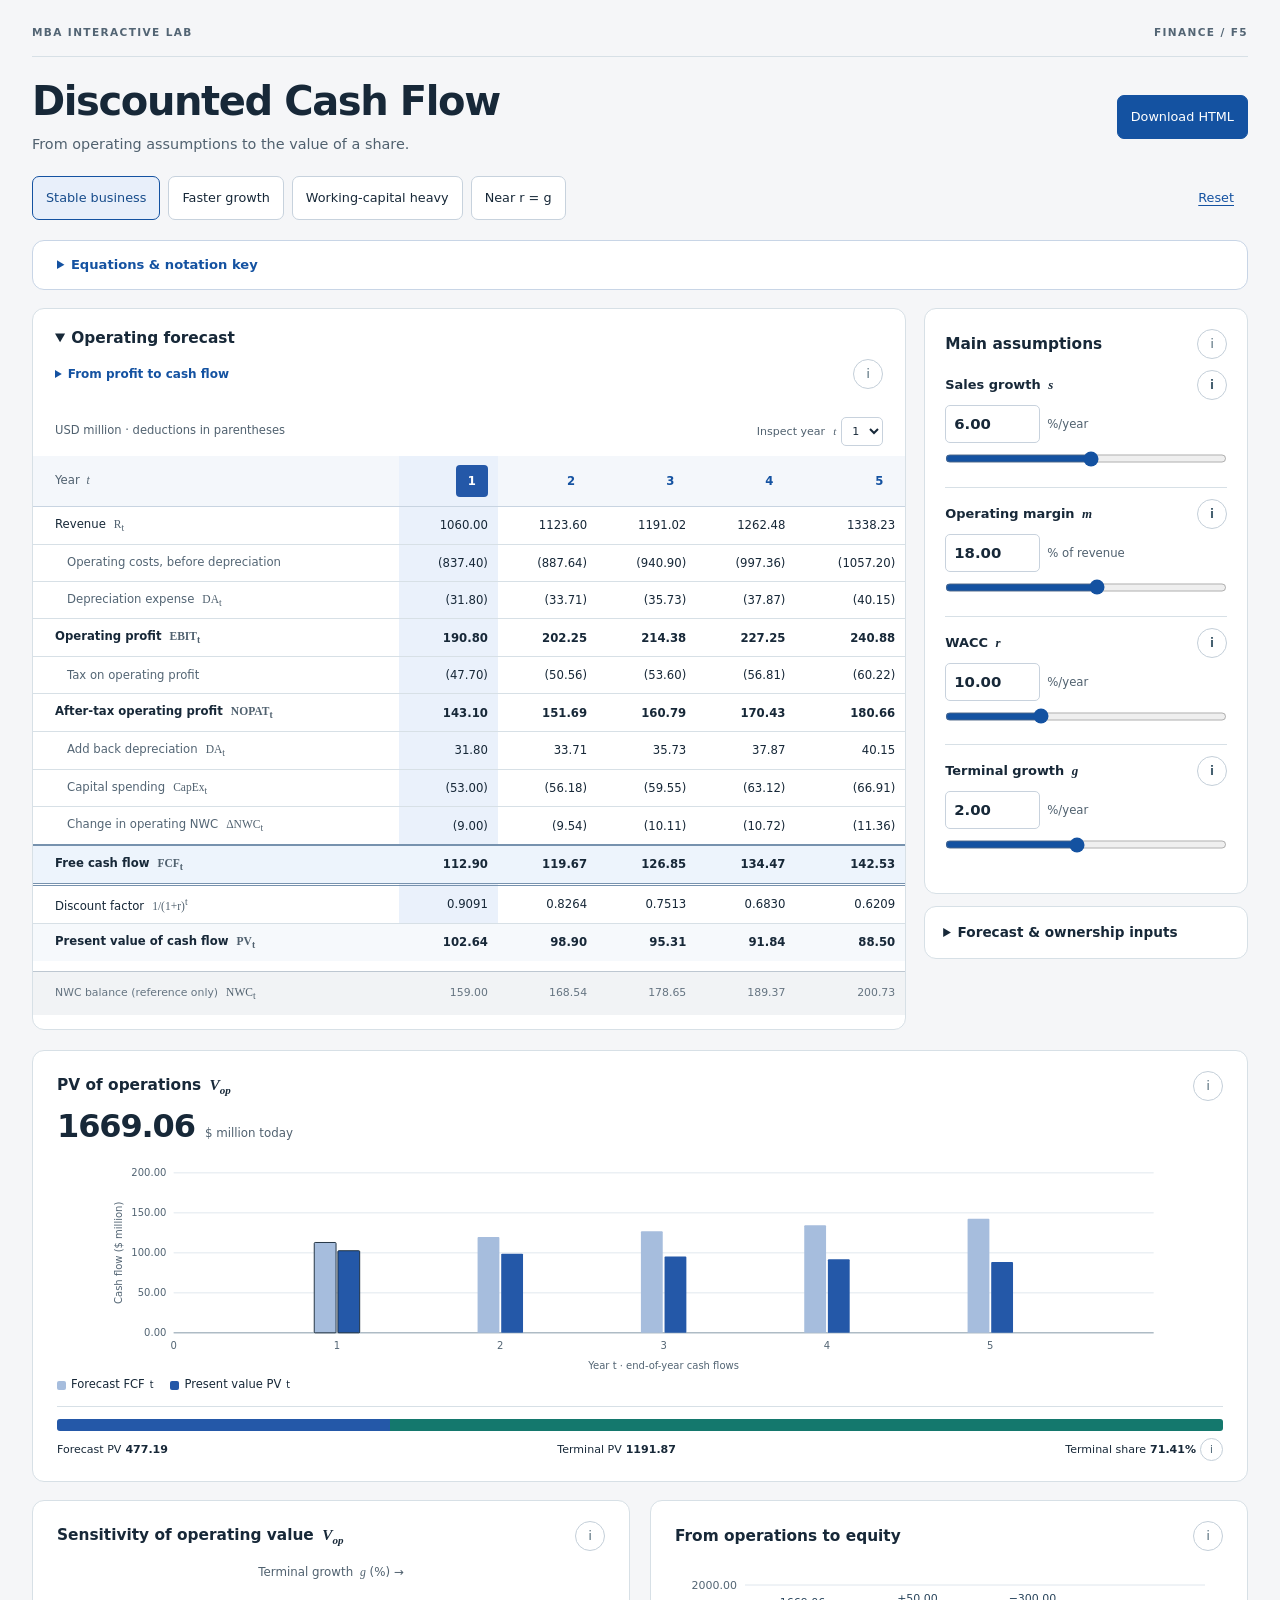
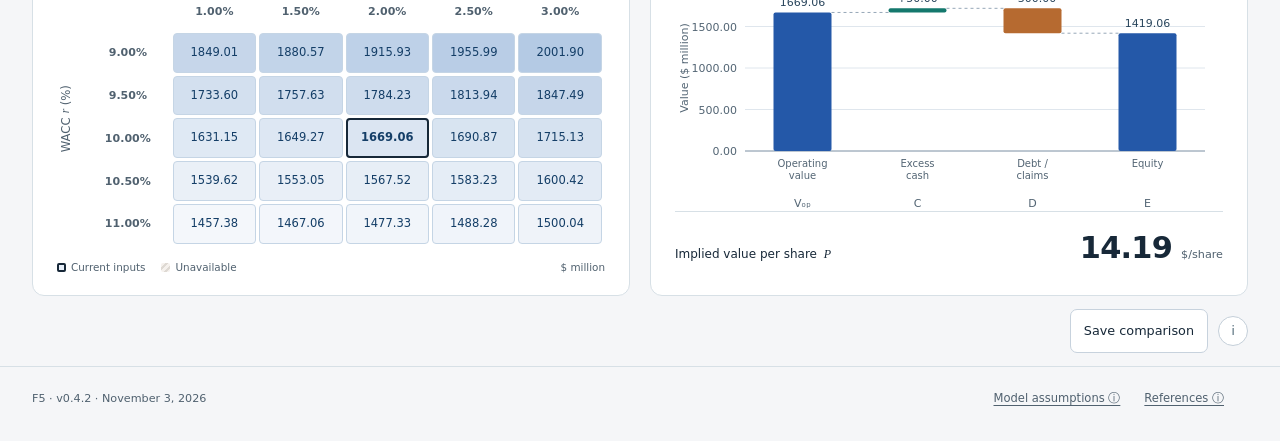
==== docs/downloads/dcf.html @ bb2af1eb "Add interactive DCF valuation visualization" ====
<!doctype html>
<html lang="en">
<head>
  <meta charset="utf-8"><meta name="viewport" content="width=device-width,initial-scale=1">
  <meta name="description" content="Explore how operating assumptions, WACC and terminal growth drive a discounted cash flow valuation.">
  <link rel="icon" href="data:,"><title>DCF Valuation · Finance Lab</title>
  <style>:root{color-scheme:light;--ink:#172838;--muted:#50616f;--blue:#1452a1;--line:#d7e0e6;--paper:#fff;--wash:#f2f5f7;--radius:12px;font-family:system-ui,-apple-system,BlinkMacSystemFont,"Segoe UI",sans-serif;line-height:1.55;color:var(--ink);background:var(--wash)}
*{box-sizing:border-box}body{margin:0}header,main,footer{max-width:1080px;margin:auto;padding:32px 40px}header{padding-top:56px;padding-bottom:20px}h1{font-size:clamp(2.25rem,5vw,3.7rem);line-height:1.1;letter-spacing:-.045em;margin:10px 0 20px}h2{font-size:1.1rem;line-height:1.35;margin:0 0 6px}p{margin:8px 0;color:var(--muted)}a{color:var(--blue);text-underline-offset:3px}a:focus-visible,summary:focus-visible,button:focus-visible,input:focus-visible{outline:3px solid #a5480b;outline-offset:4px}.eyebrow{font-size:.75rem;font-weight:750;letter-spacing:.16em;color:var(--blue)}.intro{font-size:1.3rem;color:var(--ink)}.instructions{padding:24px 28px;background:var(--paper);border:1px solid var(--line);border-radius:var(--radius);margin-bottom:36px}.instructions ol{padding-left:22px}.instructions li{margin:8px 0}.instructions p{font-size:.92rem}summary{cursor:pointer;padding:8px 0;min-height:44px;font-weight:650}.section-heading{display:flex;align-items:baseline;justify-content:space-between;gap:12px}.section-heading h2{font-size:1.45rem}.section-heading p{font-size:.85rem}.notice{padding:14px 18px;border-left:3px solid var(--blue);background:#e8eff8;font-size:.94rem}.notice strong{color:var(--ink)}.demo-list{list-style:none;padding:0;margin:24px 0 0}.demo{display:grid;grid-template-columns:36px 1fr auto;gap:16px;padding:24px 0;border-top:1px solid var(--line);align-items:center}.demo p{margin:0;font-size:.95rem}.code{align-self:start;margin-top:2px;font-size:.8rem;color:var(--blue);font-weight:750}.actions{display:flex;align-items:center;gap:10px;flex-wrap:wrap;justify-content:flex-end}.status{font-size:.8rem;font-weight:650;color:var(--muted);border:1px solid var(--line);border-radius:30px;padding:5px 12px}.button{display:inline-flex;align-items:center;justify-content:center;min-height:44px;padding:10px 14px;border-radius:7px;border:1px solid var(--blue);background:var(--blue);color:white;text-decoration:none;font-size:.88rem;font-weight:650}.button.secondary{background:white;color:var(--blue)}.button:hover{filter:brightness(.93)}footer{font-size:.83rem;border-top:1px solid var(--line);padding-bottom:36px}.skip{position:absolute;left:-10000px;top:8px;background:white;padding:12px;z-index:10}.skip:focus{left:12px}.sr-only{position:absolute;width:1px;height:1px;overflow:hidden;clip:rect(0,0,0,0);white-space:nowrap}@media(max-width:680px){header,main,footer{padding-left:20px;padding-right:20px}header{padding-top:32px}.instructions{padding:20px}.demo{grid-template-columns:28px 1fr;gap:10px}.actions{grid-column:2;justify-content:flex-start}.section-heading{align-items:start;flex-direction:column;gap:0}}@media(prefers-reduced-motion:reduce){*,*::before,*::after{animation:none!important;transition:none!important;scroll-behavior:auto!important}}

.dcf-app{--raw:#a6bddd;--pv:#2458a8;--terminal:#14786d;--warning:#995013;background:#f5f6f8}
.dcf-app header,.dcf-app main,.dcf-app footer{max-width:1280px;padding:0 32px}.dcf-app [hidden]{display:none!important}.dcf-app button,.dcf-app input,.dcf-app select{font:inherit}.dcf-app button{cursor:pointer}.dcf-app button:disabled{opacity:.5;cursor:default}.dcf-app svg{display:block;width:100%;font-family:inherit;overflow:visible}.dcf-app output,.dcf-app input,.dcf-app strong{font-variant-numeric:tabular-nums}.lab-header{padding-top:24px!important;padding-bottom:20px!important}.masthead{display:flex;justify-content:space-between;border-bottom:1px solid var(--line);padding-bottom:16px;color:#536574;letter-spacing:.13em;font-size:.66rem;font-weight:750}.heading-row{display:flex;justify-content:space-between;align-items:center;gap:16px;padding-top:20px}.dcf-app h1{margin:0;font-size:clamp(1.9rem,3.4vw,2.5rem);line-height:1.2;letter-spacing:-.035em}.heading-row p{font-size:.9rem;margin:8px 0 0}.action,.preset,.reset{min-height:44px;padding:9px 13px;border:1px solid #c7d2dd;border-radius:7px;background:white;color:var(--ink);font-size:.8rem!important;font-weight:650}.primary{background:var(--blue);color:white;border-color:var(--blue)}.action:hover,.preset:hover{background:#edf2f9}.primary:hover{background:#103e7a}.preset-row{display:flex;align-items:center;gap:8px;margin-bottom:20px}.preset-row>div{display:flex;gap:8px;flex-wrap:wrap}.preset.active{background:#e8effa;border-color:var(--blue);color:#174c8b}.reset{margin-left:auto;background:transparent;border-color:transparent;color:var(--blue);text-decoration:underline;text-underline-offset:3px}.panel{background:white;border:1px solid var(--line);border-radius:12px;padding:20px 24px;min-width:0}.section-top{display:flex;justify-content:space-between;align-items:center;gap:8px}.section-top h2{margin:0;font-size:.96rem}.info{width:30px;min-width:30px;height:30px;display:inline-flex;align-items:center;justify-content:center;padding:0;border:1px solid #c4cfd9;border-radius:50%;background:white;color:#456070;font-size:.73rem!important;font-weight:750}.info:hover{background:#e8eff8;border-color:var(--blue)}.symbol,.formula{font-family:Georgia,"Times New Roman",serif}.symbol{font-style:italic;margin-left:3px}.symbol sub,.formula sub{font-size:.72em}.units{font-size:.72rem;color:var(--muted)}
.equations{background:white;border:1px solid #c8d5e6;border-radius:12px;padding:15px 24px;margin-bottom:20px}.equation-grid{display:grid;grid-template-columns:1fr 1fr;gap:0 24px}.eq{min-width:0;padding:12px 0;border-bottom:1px solid #e2e8f0}.eq:nth-last-child(-n+2){border-bottom:0}.eq-title{display:flex;align-items:center;gap:7px;margin-bottom:7px}.eq-title h3{font-size:.77rem;font-weight:650;margin:0}.eq-title .info{margin-left:auto;width:25px;min-width:25px;height:25px}.step{display:inline-flex;align-items:center;justify-content:center;width:18px;height:18px;font-size:.6rem;color:#5a6f82;background:#edf2f7;border-radius:50%;flex-shrink:0}.formula{font-size:1rem;line-height:1.65;overflow-wrap:anywhere}.formula sup{font-size:.7em}.term{display:inline-block;border-radius:3px;padding:0 1px}.worked{display:flex;flex-wrap:wrap;align-items:center;gap:2px;font-family:ui-monospace,SFMono-Regular,Menlo,Consolas,monospace;font-size:.73rem;color:#364d62;line-height:1.75;font-variant-numeric:tabular-nums}.worked .group{display:inline-flex;align-items:center;white-space:nowrap}.eq-token{display:inline-block;padding:1px 2px;border-radius:4px;width:10ch;min-width:10ch;text-align:right;white-space:nowrap;flex-shrink:0}.eq-token.rate{width:8ch;min-width:8ch}.eq-token.small{width:3ch;min-width:3ch}.eq-token.result{width:13ch;min-width:13ch;font-weight:700;color:var(--ink)}.eq-token,.term{transition:background-color .75s ease,box-shadow .75s ease}.is-editing{background:#dfeaff;box-shadow:0 0 0 3px #8fb7ff30,0 0 12px #8fb7ff45;transition-duration:90ms}.year-picker{display:flex;align-items:center;gap:5px;font-size:.69rem;color:var(--muted);margin:0 0 5px}.year-picker select{padding:3px 6px!important;height:29px!important}.workspace{display:grid;grid-template-columns:minmax(0,1.85fr) minmax(290px,1fr);gap:20px}.headline-result{display:flex;align-items:baseline;gap:10px;flex-wrap:wrap;margin-top:5px}.headline-result output{font-size:2.5rem;line-height:1.25;font-weight:750;letter-spacing:-.035em}.headline-result>span{font-size:.74rem;color:var(--muted)}#cashflow-chart{height:242px;margin-top:5px}.chart-key{display:flex;gap:17px;flex-wrap:wrap;font-size:.72rem;margin:5px 0 12px}.chart-key>span{display:flex;align-items:center;gap:5px}.swatch{display:inline-block;width:9px;height:9px;border-radius:2px;flex-shrink:0}.raw{background:var(--raw)}.present{background:var(--pv)}.current{border:2px solid #172838;background:#e7eff9}.invalid{background:repeating-linear-gradient(135deg,#f5f1ed,#f5f1ed 3px,#ded9d3 3px,#ded9d3 5px)}.composition{border-top:1px solid var(--line);padding-top:12px}.composition-bar{display:flex;overflow:hidden;border-radius:3px;height:12px;background:#edf1f5}.composition-bar>span:first-child{background:var(--pv)}.composition-bar>span:last-child{background:var(--terminal)}.composition-key{display:flex;align-items:center;justify-content:space-between;gap:6px 13px;flex-wrap:wrap;margin-top:7px;font-size:.69rem}.composition-key>span{display:flex;align-items:center;gap:4px}.composition-key .info{width:23px;min-width:23px;height:23px;font-size:.64rem!important}.control{padding:13px 0 9px;border-bottom:1px solid var(--line)}.control:last-child{border-bottom:0}.control-name{display:flex;align-items:center;justify-content:space-between;gap:5px;font-size:.81rem;font-weight:650}.number-row{display:flex;align-items:center;gap:7px;margin:5px 0 0;font-size:.73rem;color:var(--muted)}.dcf-app input[type=number],.dcf-app select{border:1px solid #c8d2dd;border-radius:5px;padding:6px 8px;color:var(--ink);background:white;height:38px}.number-row input{width:95px;font-weight:650;font-size:.93rem!important}.dcf-app input[aria-invalid=true]{border-color:#ad382b;background:#fff4f1}.control input[type=range]{width:100%;height:25px;margin:3px 0 0;accent-color:var(--blue);cursor:pointer}.secondary-grid{display:grid;grid-template-columns:1fr 1fr;gap:20px;margin-top:20px}.matrix-heading{text-align:center;font-size:.74rem;color:var(--muted);padding:12px 0 8px}.matrix-layout{display:flex;align-items:stretch;gap:8px}.matrix-y{writing-mode:vertical-rl;transform:rotate(180deg);text-align:center;white-space:nowrap;font-size:.73rem;color:var(--muted)}.matrix-wrap{flex:1;min-width:0}#heatmap{width:100%;border-collapse:separate;border-spacing:3px;table-layout:fixed;font-variant-numeric:tabular-nums;font-size:.72rem}#heatmap td,#heatmap th{text-align:center;padding:10px 2px;white-space:nowrap}#heatmap th{font-size:.69rem;font-weight:650;color:var(--muted)}#heatmap td{border:1px solid #c5d5e5;border-radius:4px;color:#143e67}#heatmap .current-cell{outline:2px solid #172838;outline-offset:-2px;font-weight:750}#heatmap .invalid-cell{background:repeating-linear-gradient(135deg,#f8f5f1,#f8f5f1 4px,#e5dfd7 4px,#e5dfd7 6px);color:#686159}.matrix-key{display:flex;align-items:center;flex-wrap:wrap;gap:10px 16px;font-size:.65rem;color:var(--muted);padding-top:12px}.matrix-key>span{display:flex;align-items:center;gap:5px}.matrix-key>span:last-child{margin-left:auto}#bridge-chart{height:230px;margin-top:10px}.price-result{display:flex;align-items:baseline;gap:9px;flex-wrap:wrap;border-top:1px solid var(--line);padding-top:12px;font-size:.75rem}.price-result output{font-size:1.9rem;font-weight:750;letter-spacing:-.025em;margin-left:auto}.price-result>span:last-child{font-size:.7rem;color:var(--muted)}.comparison-row{display:flex;align-items:center;gap:10px;padding:13px 0}.comparison-row>p{flex:1;font-size:.8rem;margin:0}.settings,.forecast-table-section{background:white;border:1px solid var(--line);border-radius:12px;margin:6px 0 18px}.settings>summary,.forecast-table-section>summary{padding:15px 24px;font-size:.85rem}.settings-content{padding:0 24px 20px;display:grid;grid-template-columns:1fr 1fr;gap:28px}.settings-group h2{font-size:.88rem;margin:8px 0 5px}.settings-grid .control{display:flex;align-items:center;gap:10px;justify-content:space-between;padding:10px 0}.settings-grid .control-name{font-size:.75rem;flex:1}.settings-grid .number-row{margin:0;flex-wrap:wrap;justify-content:flex-end;max-width:150px}.settings-grid input{width:86px}.settings-grid .number-row>span{font-size:.63rem}.settings-grid .info{width:25px;min-width:25px;height:25px}.table-scroll{overflow:auto;margin:0 24px 20px;max-width:calc(100% - 48px)}#forecast-table{border-collapse:collapse;width:100%;font-size:.75rem;font-variant-numeric:tabular-nums;white-space:nowrap}#forecast-table caption{text-align:left;color:var(--muted);padding-bottom:10px}#forecast-table td,#forecast-table th{padding:9px 12px;border-bottom:1px solid var(--line);text-align:right}#forecast-table th:first-child{text-align:left;position:sticky;left:0;background:white}#forecast-table tbody th{font-weight:500}#forecast-table .inspected{background:#eaf1fb}#forecast-table .strong-row{font-weight:750;color:var(--ink)}.input-error,.model-warning{border:1px solid #c85c50;padding:12px 15px;border-radius:7px;background:#fff4f2;color:#893329;font-size:.83rem;margin:0 0 18px}.model-warning{border-color:#d8b98f;background:#fff7ed;color:#87501d}.lab-footer{border-top:1px solid var(--line);padding-top:14px!important;padding-bottom:24px!important;display:flex;align-items:center;flex-wrap:wrap;gap:10px 24px;color:var(--muted);font-size:.7rem}.lab-footer>span:first-child{margin-right:auto}.text-button{border:0;background:transparent;color:var(--muted);padding:8px 0;min-height:36px;text-decoration:underline;text-underline-offset:3px;font-size:.72rem!important}#help-dialog{width:min(540px,calc(100vw - 32px));border:1px solid #c1ccd8;border-radius:12px;padding:22px;color:var(--ink);box-shadow:0 14px 60px #16283c30}#help-dialog::backdrop{background:#17283866}.dialog-heading{display:flex;justify-content:space-between;align-items:center;gap:10px}.dialog-heading h2{margin:0;font-size:1.1rem}.dialog-heading button{width:44px;min-width:44px;height:44px;background:#edf1f5;border:0;border-radius:50%;font-size:1.5rem!important;color:var(--ink)}#help-body{font-size:.9rem;line-height:1.75;margin-top:12px}#help-body p{color:var(--ink)}#help-body a{overflow-wrap:anywhere}
@media(max-width:900px){.workspace{grid-template-columns:1fr}.controls #primary-controls{display:grid;grid-template-columns:1fr 1fr;gap:0 22px}.control:nth-last-child(-n+2){border-bottom:0}.secondary-grid{grid-template-columns:1fr}.settings-content{grid-template-columns:1fr;gap:12px}}@media(max-width:600px){.dcf-app header,.dcf-app main,.dcf-app footer{padding-left:16px;padding-right:16px}.masthead{font-size:.56rem;letter-spacing:.07em}.heading-row{flex-wrap:wrap;gap:12px}.heading-row p{font-size:.8rem}.preset-row{align-items:end}.preset-row>div{gap:6px}.preset{padding:8px 9px;font-size:.68rem!important}.reset{font-size:.73rem!important;padding:8px 2px}.panel{padding:16px}.equations{padding:14px 16px}.equation-grid{grid-template-columns:1fr}.eq:nth-last-child(-n+2){border-bottom:1px solid #e2e8f0}.eq:last-child{border-bottom:0}.formula{font-size:.91rem}.worked{font-size:.68rem}.eq-token{width:9.5ch;min-width:9.5ch}.eq-token.result{width:12ch;min-width:12ch}.eq-title h3{font-size:.73rem}.units{font-size:.64rem}.headline-result output{font-size:2rem}.headline-result>span{font-size:.66rem}.section-top h2{font-size:.85rem}.control-name{font-size:.73rem}.number-row{flex-wrap:wrap}.number-row input{width:95px}.number-row>span{font-size:.66rem}.control .info{width:27px;min-width:27px;height:27px}.composition-key{font-size:.64rem}.composition-key>span{flex-wrap:wrap}#heatmap{font-size:.64rem;border-spacing:2px}#heatmap td,#heatmap th{padding:9px 0}#heatmap th{font-size:.61rem}.matrix-y{font-size:.66rem}.matrix-layout{gap:4px}.matrix-key{font-size:.61rem}.matrix-heading{font-size:.68rem}.price-result{font-size:.69rem}.comparison-row{flex-wrap:wrap}.comparison-row p{flex-basis:100%}.settings>summary,.forecast-table-section>summary{padding:15px 16px;font-size:.8rem}.settings-content{padding:0 16px 16px}.settings-grid .control-name{font-size:.71rem}.settings-grid .number-row{max-width:126px}.table-scroll{margin-left:16px;margin-right:16px;max-width:calc(100% - 32px)}.lab-footer{gap:6px 18px}.lab-footer>span:first-child{flex-basis:100%}}
@media(prefers-reduced-motion:reduce){.eq-token,.term,.is-editing{transition:none!important}}
#cashflow-chart [role=button]{cursor:pointer}#cashflow-chart [role=button]:focus-visible{outline:2px solid #a5480b;outline-offset:3px}
#bridge-chart{height:250px}@media(max-width:480px){#heatmap{font-size:.73rem}#heatmap th{font-size:.70rem}#heatmap td,#heatmap th{padding:10px 2px}}

.notation-key{margin-top:9px;border-top:1px solid var(--line)}.notation-key>summary{font-size:.8rem;color:var(--blue);padding:9px 0}.notation-intro{font-size:.8rem;line-height:1.65;margin:2px 0 14px}.notation-grid{display:grid;grid-template-columns:1fr 1fr;gap:24px;padding-bottom:15px}.notation-grid h3{font-size:.84rem;margin:0 0 8px}.notation-grid dl{display:grid;grid-template-columns:88px minmax(0,1fr);margin:0;font-size:.78rem}.notation-grid dt,.notation-grid dd{margin:0;padding:7px 0;border-top:1px solid #e3e9ee}.notation-grid dt{font-family:Georgia,serif;color:var(--ink)}.notation-grid dd{color:var(--muted);line-height:1.55}@media(max-width:700px){.notation-grid{grid-template-columns:1fr;gap:16px}.notation-grid dl{grid-template-columns:78px minmax(0,1fr)}.notation-intro{font-size:.75rem}}

/* Statement-first owner-review layout. */
.equations{padding:0;margin-bottom:18px}.equations>summary{padding:14px 24px;color:var(--blue);font-size:.82rem;font-weight:650}.equation-content{padding:0 24px 8px}.notation-key{margin-top:12px;padding-top:16px}.notation-key h2{font-size:.88rem;margin:0 0 12px}.workspace{grid-template-columns:minmax(0,2.7fr) minmax(255px,1fr);gap:18px;align-items:start}.statement-panel{padding:20px 0 8px;overflow:hidden}.statement-panel>.section-top,.statement-toolbar{padding:0 22px}.statement-subtitle{font-size:.72rem;color:var(--muted);margin:5px 0 0}.statement-toolbar{display:flex;align-items:center;justify-content:space-between;gap:10px;margin:14px 0 10px}.statement-toolbar .year-picker{margin:0;white-space:nowrap}.statement-panel .table-scroll{margin:0;max-width:100%;padding:0 0 6px}.sr-only{position:absolute;width:1px;height:1px;padding:0;margin:-1px;overflow:hidden;clip:rect(0,0,0,0);white-space:nowrap;border:0}
#forecast-table{font-size:.73rem;min-width:100%}#forecast-table td,#forecast-table th{padding:9px 10px}#forecast-table th:first-child{min-width:240px;padding-left:22px;z-index:1;box-shadow:1px 0 0 var(--line)}#forecast-table thead th{background:#f4f7fb;border-bottom:1px solid #c8d4e1;color:var(--muted);font-weight:500}#forecast-table thead th:first-child{background:#f4f7fb}#forecast-table thead button{border:0;background:transparent;color:var(--blue);font-weight:650;padding:5px 8px;min-width:32px;min-height:32px;border-radius:4px;cursor:pointer}#forecast-table thead button[aria-pressed=true]{background:#2458a8;color:white}#forecast-table tbody th{white-space:normal;line-height:1.4}#forecast-table .row-symbol{font-family:Georgia,serif;font-size:.72rem;color:var(--muted);margin-left:8px;white-space:nowrap}#forecast-table .deduction th,#forecast-table .adjustment th{padding-left:34px;color:#536574}#forecast-table .subtotal td,#forecast-table .subtotal th{border-top:1px solid #91a5ba;font-weight:650}#forecast-table .total-row td,#forecast-table .total-row th{border-top:2px solid #7792ae;border-bottom:3px double #7792ae;background:#edf4fc;font-weight:750}#forecast-table .pv-row td,#forecast-table .pv-row th{font-weight:700;background:#f6f9fc}#forecast-table .memo-row td,#forecast-table .memo-row th{border-bottom:0;border-top:1px solid #c8d4e1;color:var(--muted);font-size:.68rem;padding-top:14px}#forecast-table .memo-row th:before{content:"Memo · ";font-size:.65rem}#forecast-table .inspected{background:#eaf1fb}#forecast-table tr.is-editing td,#forecast-table tr.is-editing th{background:#e4edfc}#forecast-table tr{transition:background-color .75s ease,box-shadow .75s ease}.chart-row{margin-top:20px}.chart-row .headline-result output{font-size:2rem}.chart-row #cashflow-chart{height:220px}.controls .control{padding-top:11px;padding-bottom:8px}.controls{padding:20px}.settings{margin-top:18px}.secondary-grid{margin-top:18px}
@media(max-width:1100px){.workspace{grid-template-columns:minmax(0,1fr)}.controls #primary-controls{display:grid;grid-template-columns:repeat(4,minmax(0,1fr));gap:0 20px}.controls .control{border-bottom:0}.statement-panel .table-scroll{max-width:100%}}
@media(max-width:700px){.controls #primary-controls{grid-template-columns:1fr 1fr;gap:0 18px}.statement-toolbar{align-items:flex-start;flex-wrap:wrap}.statement-panel>.section-top,.statement-toolbar{padding-left:16px;padding-right:16px}#forecast-table th:first-child{min-width:174px;max-width:174px;padding-left:16px}#forecast-table .deduction th,#forecast-table .adjustment th{padding-left:24px}#forecast-table .row-symbol{display:block;margin-left:0;margin-top:2px;font-size:.65rem}#forecast-table td,#forecast-table th{padding-top:9px;padding-bottom:9px}.equations>summary{padding:14px 16px}.equation-content{padding:0 16px 8px}.statement-panel{padding-top:16px}.statement-panel .units{font-size:.64rem}.statement-toolbar .year-picker{font-size:.68rem}.statement-panel .table-scroll:focus-visible{outline-offset:-3px}}
@media(prefers-reduced-motion:reduce){#forecast-table tr{transition:none}}

.statement-panel{padding:0}.statement-panel>summary{padding:18px 22px;font-size:.96rem;font-weight:700;color:var(--ink);cursor:pointer}.statement-panel[open]>summary{padding-bottom:8px}.statement-content{padding-bottom:8px}.statement-content>.section-top{padding:0 22px}.statement-content .statement-subtitle{margin:0}.statement-panel:not([open]){overflow:visible}@media(max-width:700px){.statement-panel>summary{padding:16px;font-size:.85rem}.statement-content>.section-top{padding:0 16px}.statement-panel[open]>summary{padding-bottom:8px}}

.equation-info{float:right;margin:1px 0 5px 10px;width:25px;min-width:25px;height:25px}.eq{display:flow-root}.formula [data-symbols]{border-radius:3px}.is-symbol-highlight{background:#fff0b8!important;box-shadow:0 0 0 2px #bc8c30!important;color:#553b0a!important}.symbol-link{font:inherit;color:var(--blue);background:transparent;border:0;border-bottom:1px dotted #7899bd;border-radius:3px;min-width:26px;min-height:30px;padding:3px 4px;cursor:pointer}.symbol-link[aria-pressed=true]{border-bottom:2px solid #8b621c}.notation-grid dl{grid-template-columns:100px minmax(0,1fr)}.notation-grid dt{padding:4px 0}.notation-intro{margin-bottom:12px;font-size:.73rem}.cashflow-reminder{min-width:0;flex:1;font-size:.75rem;color:var(--muted)}.cashflow-reminder>summary{font-size:.75rem;color:var(--blue);padding:6px 0;cursor:pointer}.cashflow-reminder ol{margin:8px 0 12px;padding-left:20px;line-height:1.6}.cashflow-reminder li{padding:3px 0}.cashflow-reminder p{font-size:.75rem;line-height:1.6;margin:6px 0}.statement-content>.section-top{align-items:flex-start}.cashflow-reminder strong{color:var(--ink);font-weight:600}#forecast-table .memo-row th:before{content:none}#forecast-table .memo-row td,#forecast-table .memo-row th{border-top:10px solid white;background:#f1f3f5!important;color:#657481;box-shadow:inset 0 1px #bdc7d1;padding-top:13px;padding-bottom:13px;font-weight:400}#forecast-table .memo-row .inspected{background:#f1f3f5!important}@media(max-width:700px){.notation-grid dl{grid-template-columns:94px minmax(0,1fr)}}

.ratio-equations{grid-column:1/-1;display:grid;grid-template-columns:repeat(3,minmax(0,1fr));gap:18px;border-top:1px solid #e2e8f0;padding-top:12px;margin-top:6px}.ratio-equation{min-width:0;padding-bottom:8px}.ratio-equation .formula{font-size:.88rem}.ratio-equation .worked{font-size:.69rem}.formula sub [data-symbols],.formula sup [data-symbols]{display:inline-block;min-width:.4em}@media(max-width:700px){.ratio-equations{grid-template-columns:1fr;gap:10px}}

/* Keep detailed-control columns independent of label and unit lengths. */
.assumptions-stack{min-width:0}
.assumptions-stack .settings{margin:12px 0 0}
.assumptions-stack .settings>summary{padding:15px 18px}
.assumptions-stack .settings-content{grid-template-columns:1fr;gap:12px;padding:0 18px 18px}
.assumptions-stack .settings-grid .control{display:grid;grid-template-columns:minmax(0,1fr) 28px 104px 86px;gap:8px 10px;align-items:center}
.assumptions-stack .settings-grid .control-name,.assumptions-stack .settings-grid .number-row{display:contents}
.assumptions-stack .settings-grid .control-name label{grid-column:1;grid-row:1;min-width:0}
.assumptions-stack .settings-grid .info{grid-column:2;grid-row:1;width:28px;min-width:28px;height:28px;justify-self:start}
.assumptions-stack .settings-grid input,.assumptions-stack .settings-grid select{grid-column:3;grid-row:1;width:104px;min-width:0;justify-self:start}
.assumptions-stack .settings-grid .number-row>span{grid-column:4;grid-row:1;text-align:left;white-space:normal;font-size:.68rem;line-height:1.4}
@media(min-width:1101px){
  .workspace:has(>.statement-panel:not([open])){grid-template-columns:1fr}
  .workspace:has(>.statement-panel:not([open])) .controls #primary-controls{display:grid;grid-template-columns:repeat(4,minmax(0,1fr));gap:0 20px}
  .workspace:has(>.statement-panel:not([open])) .controls .control{border-bottom:0}
  .workspace:has(>.statement-panel:not([open])) .settings-content{grid-template-columns:1fr 1fr;gap:28px}
  .workspace:has(>.statement-panel[open]) .settings-grid .control{grid-template-columns:28px 104px minmax(0,1fr)}
  .workspace:has(>.statement-panel[open]) .settings-grid .control-name label{grid-column:1/-1;grid-row:1}
  .workspace:has(>.statement-panel[open]) .settings-grid .info{grid-column:1;grid-row:2}
  .workspace:has(>.statement-panel[open]) .settings-grid input,.workspace:has(>.statement-panel[open]) .settings-grid select{grid-column:2;grid-row:2}
  .workspace:has(>.statement-panel[open]) .settings-grid .number-row>span{grid-column:3;grid-row:2}
}
@media(max-width:700px){
  .assumptions-stack .settings-grid .control{grid-template-columns:28px 104px minmax(0,1fr)}
  .assumptions-stack .settings-grid .control-name label{grid-column:1/-1;grid-row:1}
  .assumptions-stack .settings-grid .info{grid-column:1;grid-row:2}
  .assumptions-stack .settings-grid input,.assumptions-stack .settings-grid select{grid-column:2;grid-row:2}
  .assumptions-stack .settings-grid .number-row>span{grid-column:3;grid-row:2}
}
@media(max-width:700px){.controls .control-name{min-height:42px;align-items:center}.controls .control-name label{line-height:1.35}.controls .number-row{display:grid;grid-template-columns:minmax(0,1fr);gap:5px;min-height:58px;align-content:start}.controls .number-row input{max-width:100%}.controls .number-row>span{line-height:1.3}}
</style>
</head>
<body class="dcf-app">
  <a class="skip" href="#main">Skip to valuation</a>
  <header class="lab-header"><div class="masthead"><span>MBA INTERACTIVE LAB</span><span>FINANCE / F5</span></div><div class="heading-row"><div><h1>Discounted Cash Flow</h1><p>From operating assumptions to the value of a share.</p></div><button class="action primary" id="download">Download HTML</button></div></header>
  <main id="main">
    <nav class="preset-row" aria-label="Illustrative scenarios"><div id="presets"></div><button class="reset" id="reset">Reset</button></nav>
    <p class="input-error" id="input-error" role="alert" hidden></p>
    <details class="equations" id="equation-details"><summary>Equations & notation key</summary><div class="equation-content">
      <div class="equation-grid">
<article class="eq" aria-label="Forecast cash flow"><button class="info equation-info" data-help="fcf" aria-label="Explain operating free cash flow">i</button><div class="formula"><span data-symbols="R">R<sub><span data-symbols="t">t</span></sub></span> = <span class="term" data-vars="revenue" data-symbols="R0">R<sub>0</sub></span>(1 + <span class="term" data-vars="salesGrowth" data-symbols="s">s</span>)<sup><span data-symbols="t">t</span></sup></div><div class="worked" id="revenue-worked"></div><div class="formula"><span data-symbols="NOPAT">NOPAT<sub><span data-symbols="t">t</span></sub></span> = <span data-symbols="EBIT">EBIT<sub><span data-symbols="t">t</span></sub></span>(1 − <span data-symbols="T">T</span>) = <span data-symbols="R">R<sub><span data-symbols="t">t</span></sub></span><span data-symbols="m">m</span>(1 − <span data-symbols="T">T</span>)</div><div class="worked" id="profit-worked"></div><div class="formula"><span data-symbols="FCF">FCF<sub><span data-symbols="t">t</span></sub></span> = <span data-symbols="NOPAT">NOPAT<sub><span data-symbols="t">t</span></sub></span> + <span class="term" data-vars="depreciation" data-symbols="DA">DA<sub><span data-symbols="t">t</span></sub></span> − <span class="term" data-vars="capex" data-symbols="CapEx">CapEx<sub><span data-symbols="t">t</span></sub></span> − <span class="term" data-vars="workingCapital" data-symbols="deltaNwc">ΔNWC<sub><span data-symbols="t">t</span></sub></span></div><div class="worked" id="fcf-worked"></div><div class="formula"><span data-symbols="deltaNwc">ΔNWC<sub><span data-symbols="t">t</span></sub></span> = <span data-symbols="NWC">NWC<sub><span data-symbols="t">t</span></sub></span> − <span data-symbols="NWC">NWC<sub><span data-symbols="t">t</span>−1</sub></span></div><div class="worked" id="nwc-worked"></div></article><article class="eq" aria-label="Continuing value"><button class="info equation-info" data-help="terminal" aria-label="Explain terminal cash flow and reinvestment">i</button><div class="formula"><span data-symbols="FCF">FCF<sub><span data-symbols="N">N</span>+1</sub></span> = <span data-symbols="NOPAT">NOPAT<sub><span data-symbols="N">N</span>+1</sub></span>(1 − <span class="term" data-vars="terminalGrowth" data-symbols="g">g</span>/<span class="term" data-vars="terminalReturn" data-symbols="q">q</span>)</div><div class="worked" id="next-worked"></div><div class="formula"><span data-symbols="TV">TV<sub><span data-symbols="N">N</span></sub></span> = <span data-symbols="FCF">FCF<sub><span data-symbols="N">N</span>+1</sub></span> / (<span class="term" data-vars="discountRate" data-symbols="r">r</span> − <span class="term" data-vars="terminalGrowth" data-symbols="g">g</span>)</div><div class="worked" id="terminal-worked"></div></article><article class="eq" aria-label="Present value of operations"><button class="info equation-info" data-help="operations" aria-label="Explain present value of operations">i</button><div class="formula"><span data-symbols="Vop">V<sub>op</sub></span> = <span data-symbols="sum">∑</span><sub><span data-symbols="t">t</span>=1</sub><sup><span data-symbols="N">N</span></sup> <span data-symbols="PV"><span data-symbols="FCF">FCF<sub><span data-symbols="t">t</span></sub></span>/(1 + <span class="term" data-vars="discountRate" data-symbols="r">r</span>)<sup><span data-symbols="t">t</span></sup></span> + <span data-symbols="PV"><span data-symbols="TV">TV<sub><span data-symbols="N">N</span></sub></span>/(1 + <span class="term" data-vars="discountRate" data-symbols="r">r</span>)<sup><span data-symbols="N">N</span></sup></span></div><div class="worked" id="discount-worked"></div><div class="worked" id="operations-worked"></div></article><article class="eq" aria-label="Equity and per-share value"><button class="info equation-info" data-help="equity" aria-label="Explain the equity and share-price bridge">i</button><div class="formula"><span data-symbols="E">E</span> = <span data-symbols="Vop">V<sub>op</sub></span> + <span class="term" data-vars="cash" data-symbols="C">C</span> − <span class="term" data-vars="debt" data-symbols="D">D</span></div><div class="worked" id="equity-worked"></div><div class="formula"><span data-symbols="P">P</span> = <span data-symbols="E">E</span> / <span class="term" data-vars="shares" data-symbols="S">S</span></div><div class="worked" id="price-worked"></div></article>
<div class="ratio-equations"><div class="ratio-equation" aria-label="Depreciation"><div class="formula"><span data-symbols="DA">DA<sub><span data-symbols="t">t</span></sub></span> = <span class="term" data-vars="depreciation" data-symbols="d">d</span><span data-symbols="R">R<sub><span data-symbols="t">t</span></sub></span></div><div class="worked" id="depreciation-worked"></div></div><div class="ratio-equation" aria-label="Capital spending"><div class="formula"><span data-symbols="CapEx">CapEx<sub><span data-symbols="t">t</span></sub></span> = <span class="term" data-vars="capex" data-symbols="c">c</span><span data-symbols="R">R<sub><span data-symbols="t">t</span></sub></span></div><div class="worked" id="capex-worked"></div></div><div class="ratio-equation" aria-label="Working capital balance"><div class="formula"><span data-symbols="NWC">NWC<sub><span data-symbols="t">t</span></sub></span> = <span class="term" data-vars="workingCapital" data-symbols="w">w</span><span data-symbols="R">R<sub><span data-symbols="t">t</span></sub></span></div><div class="worked" id="working-capital-worked"></div></div></div>
      </div>
      <section class="notation-key" id="notation-key" aria-label="Notation key">
        <p class="notation-intro">Hover to highlight; select a symbol to find it in the equations.</p><span id="symbol-status" class="sr-only" role="status"></span>
        <div class="notation-grid">
          <section aria-label="Forecast symbols"><dl>
            <dt><button type="button" class="symbol-link" data-symbol="t" aria-label="Highlight forecast year in equations" aria-pressed="false">t</button></dt><dd>Forecast year index. t = 1 is the first forecast year.</dd>
            <dt><button type="button" class="symbol-link" data-symbol="N" aria-label="Highlight forecast horizon in equations" aria-pressed="false">N</button></dt><dd>Last explicit forecast year; the forecast length is N years. N+1 is the first terminal year.</dd>
            <dt><button type="button" class="symbol-link" data-symbol="R" aria-label="Highlight revenue in year t in equations" aria-pressed="false">R<sub>t</sub></button></dt><dd>Revenue (sales) in year t ($ million). R₁ is revenue in year 1.</dd>
            <dt><button type="button" class="symbol-link" data-symbol="R0" aria-label="Highlight base-year revenue in equations" aria-pressed="false">R<sub>0</sub></button></dt><dd>Revenue (sales) in the base year, year 0 ($ million).</dd>
            <dt><button type="button" class="symbol-link" data-symbol="s" aria-label="Highlight sales growth in equations" aria-pressed="false">s</button></dt><dd>Annual sales growth during the forecast (%/year).</dd>
            <dt><button type="button" class="symbol-link" data-symbol="m" aria-label="Highlight operating margin in equations" aria-pressed="false">m</button></dt><dd>Operating profit margin: EBIT / revenue (%).</dd>
            <dt><button type="button" class="symbol-link" data-symbol="T" aria-label="Highlight tax rate in equations" aria-pressed="false">T</button></dt><dd>Tax rate on operating profit (%).</dd>
            <dt><button type="button" class="symbol-link" data-symbol="EBIT" aria-label="Highlight operating profit in equations" aria-pressed="false">EBIT</button></dt><dd>Earnings before interest and tax: operating profit ($ million).</dd>
            <dt><button type="button" class="symbol-link" data-symbol="NOPAT" aria-label="Highlight after-tax operating profit in equations" aria-pressed="false">NOPAT</button></dt><dd>Net operating profit after tax: EBIT × (1−T). Also called EBIAT ($ million).</dd>
            <dt><button type="button" class="symbol-link" data-symbol="DA" aria-label="Highlight depreciation in equations" aria-pressed="false">DA<sub>t</sub></button></dt><dd>Depreciation expense in year t ($ million).</dd>
            <dt><button type="button" class="symbol-link" data-symbol="CapEx" aria-label="Highlight capital spending in equations" aria-pressed="false">CapEx<sub>t</sub></button></dt><dd>Capital spending in year t ($ million).</dd>
            <dt><button type="button" class="symbol-link" data-symbol="NWC" aria-label="Highlight working capital balance in equations" aria-pressed="false">NWC<sub>t</sub></button></dt><dd>Operating net working capital in year t ($ million).</dd>
            <dt><button type="button" class="symbol-link" data-symbol="deltaNwc" aria-label="Highlight change in working capital in equations" aria-pressed="false">ΔNWC<sub>t</sub></button></dt><dd>Change in operating working capital from the prior year. Δ means “change in” ($ million).</dd>
            <dt><button type="button" class="symbol-link" data-symbol="d" aria-label="Highlight depreciation ratio in equations" aria-pressed="false">d</button></dt><dd>Depreciation divided by revenue (%).</dd>
            <dt><button type="button" class="symbol-link" data-symbol="c" aria-label="Highlight capital spending ratio in equations" aria-pressed="false">c</button></dt><dd>Capital spending divided by revenue (%).</dd>
            <dt><button type="button" class="symbol-link" data-symbol="w" aria-label="Highlight working capital ratio in equations" aria-pressed="false">w</button></dt><dd>Operating NWC balance divided by revenue (%).</dd>
            <dt><button type="button" class="symbol-link" data-symbol="FCF" aria-label="Highlight free cash flow in equations" aria-pressed="false">FCF<sub>t</sub></button></dt><dd>Operating free cash flow in year t, after tax and investment ($ million).</dd>
          </dl></section>
          <section aria-label="Valuation symbols"><dl>
            <dt><button type="button" class="symbol-link" data-symbol="r" aria-label="Highlight WACC in equations" aria-pressed="false">r</button></dt><dd>WACC: the annual discount rate for operating cash flows (%/year).</dd>
            <dt><button type="button" class="symbol-link" data-symbol="g" aria-label="Highlight terminal growth in equations" aria-pressed="false">g</button></dt><dd>Perpetual growth after year N (%/year).</dd>
            <dt><button type="button" class="symbol-link" data-symbol="q" aria-label="Highlight terminal return on capital in equations" aria-pressed="false">q</button></dt><dd>Terminal after-tax return on invested capital (ROIC). An additional assumption used to estimate terminal reinvestment (%/year).</dd>
            <dt><button type="button" class="symbol-link" data-symbol="TV" aria-label="Highlight terminal value in equations" aria-pressed="false">TV<sub>N</sub></button></dt><dd>Value at year N of cash flows from year N+1 onward ($ million).</dd>
            <dt><button type="button" class="symbol-link" data-symbol="PV" aria-label="Highlight present value in equations" aria-pressed="false">PV</button></dt><dd>Present value: a future amount expressed in today's dollars, at year 0.</dd>
            <dt><button type="button" class="symbol-link" data-symbol="sum" aria-label="Highlight sum over years in equations" aria-pressed="false">∑</button></dt><dd>Sum: add the specified term for each year from 1 through N.</dd>
            <dt><button type="button" class="symbol-link" data-symbol="Vop" aria-label="Highlight operating value in equations" aria-pressed="false">V<sub>op</sub></button></dt><dd>PV of operations, before excess cash and separate financing claims ($ million).</dd>
            <dt><button type="button" class="symbol-link" data-symbol="C" aria-label="Highlight excess cash in equations" aria-pressed="false">C</button></dt><dd>Excess cash not required for operations ($ million).</dd>
            <dt><button type="button" class="symbol-link" data-symbol="D" aria-label="Highlight debt and claims in equations" aria-pressed="false">D</button></dt><dd>Market value of debt and other separate claims ($ million).</dd>
            <dt><button type="button" class="symbol-link" data-symbol="E" aria-label="Highlight equity in equations" aria-pressed="false">E</button></dt><dd>Equity value after adding cash and subtracting claims ($ million).</dd>
            <dt><button type="button" class="symbol-link" data-symbol="S" aria-label="Highlight shares in equations" aria-pressed="false">S</button></dt><dd>Diluted shares outstanding (million shares).</dd>
            <dt><button type="button" class="symbol-link" data-symbol="P" aria-label="Highlight per-share value in equations" aria-pressed="false">P</button></dt><dd>Implied value per share: E / S ($/share).</dd>
          </dl></section>
        </div>
      </section>
    </div></details>
    <p class="model-warning" id="model-warning" role="status" hidden></p>
    <div class="workspace">
      <details class="panel statement-panel" id="forecast-details" open><summary id="statement-title">Operating forecast</summary><div class="statement-content"><div class="section-top"><details class="cashflow-reminder" id="cashflow-reminder"><summary>From profit to cash flow</summary><ol><li><strong>Start with operating profit (EBIT).</strong> Leave out financing interest.</li><li><strong>Subtract tax on operating profit.</strong> This gives after-tax operating profit (NOPAT).</li><li><strong>Add back depreciation.</strong> It reduced accounting profit without using cash this year.</li><li><strong>Subtract capital spending and the increase in operating NWC.</strong> These investments use cash; a fall in NWC releases cash.</li></ol><p>The remainder is operating free cash flow (FCF), available to both debt and equity providers.</p></details><button class="info" data-help="statement" aria-label="Explain the modified income statement">i</button></div><div class="statement-toolbar"><span class="units">USD million · deductions in parentheses</span><label class="year-picker" for="inspect-year">Inspect year <span class="symbol">t</span><select id="inspect-year"></select></label></div><div class="table-scroll" tabindex="0" role="region" aria-label="Operating forecast statement, horizontally scrollable on small screens"><table id="forecast-table"></table></div></div></details>
      <div class="assumptions-stack">
      <section class="panel controls" aria-labelledby="controls-title"><div class="section-top"><h2 id="controls-title">Main assumptions</h2><button class="info" data-help="model" aria-label="Explain the DCF assumptions">i</button></div><div id="primary-controls"></div></section>
      <details class="settings" id="settings"><summary>Forecast & ownership inputs</summary><div class="settings-content"><div class="settings-group"><h2>Operating forecast</h2><div id="forecast-controls" class="settings-grid"></div></div><div class="settings-group"><h2>Terminal model & ownership</h2><div id="ownership-controls" class="settings-grid"></div></div></div></details>
      </div>
    </div>
    <div class="chart-row">
      <section class="panel cashflow-panel" aria-labelledby="cashflow-title"><div class="section-top"><h2 id="cashflow-title">PV of operations <span class="symbol">V<sub>op</sub></span></h2><button class="info" data-help="cashflowChart" aria-label="Explain the cash-flow chart">i</button></div><div class="headline-result"><output id="operating-value">—</output><span>$ million today</span></div><svg id="cashflow-chart" role="group" aria-label="Forecast cash flows and present values; select a year to inspect"></svg><div class="chart-key"><span><i class="swatch raw"></i>Forecast FCF<sub>t</sub></span><span><i class="swatch present"></i>Present value PV<sub>t</sub></span></div><div id="composition" class="composition"><div class="composition-bar" aria-hidden="true"><span id="forecast-bar"></span><span id="terminal-bar"></span></div><div class="composition-key"><span>Forecast PV <strong id="forecast-pv"></strong></span><span>Terminal PV <strong id="terminal-pv"></strong></span><span>Terminal share <strong id="terminal-share"></strong><button class="info" data-help="terminalShare" aria-label="Explain the terminal-value share">i</button></span></div></div></section>
    </div>
    <div class="secondary-grid">
      <section class="panel sensitivity" aria-labelledby="sensitivity-title"><div class="section-top"><h2 id="sensitivity-title">Sensitivity of operating value <span class="symbol">V<sub>op</sub></span></h2><button class="info" data-help="sensitivity" aria-label="Explain WACC and growth sensitivity">i</button></div><div class="matrix-heading">Terminal growth <span class="symbol">g</span> (%) →</div><div class="matrix-layout"><span class="matrix-y">WACC <span class="symbol">r</span> (%)</span><div class="matrix-wrap"><table id="heatmap" aria-label="Operating value in $ million for WACC rows and terminal-growth columns"></table></div></div><div class="matrix-key"><span><i class="swatch current"></i>Current inputs</span><span><i class="swatch invalid"></i>Unavailable</span><span>$ million</span></div></section>
      <section class="panel equity-panel" aria-labelledby="equity-title"><div class="section-top"><h2 id="equity-title">From operations to equity</h2><button class="info" data-help="equity" aria-label="Explain the value bridge">i</button></div><svg id="bridge-chart" role="img" aria-label="Operating value plus excess cash less claims equals equity"></svg><div class="price-result"><span>Implied value per share <span class="symbol">P</span></span><output id="share-price">—</output><span>$/share</span></div></section>
    </div>
    <div class="comparison-row"><p id="comparison" role="status" aria-live="polite"></p><button id="save-baseline" class="action">Save comparison</button><button class="info" data-help="comparison" aria-label="Explain the saved comparison">i</button></div>
    <noscript><p>Enable JavaScript to use the calculations and controls.</p></noscript>
  </main>
  <footer class="lab-footer"><span>F5 · v0.4.2 · November 3, 2026</span><button class="text-button" data-help="model">Model assumptions ⓘ</button><button class="text-button" data-help="sources">References ⓘ</button><span id="download-status" role="status"></span></footer>
  <dialog id="help-dialog" aria-labelledby="help-title"><div class="dialog-heading"><h2 id="help-title"></h2><button id="close-help" aria-label="Close explanation" autofocus>×</button></div><div id="help-body"></div></dialog>
  <script>/* Deterministic unlevered DCF. Money: USD millions; rates: fractions/year. */
(() => {
  "use strict";
  const DEFAULTS = Object.freeze({
    revenue: 1000, salesGrowth: .06, margin: .18, tax: .25,
    depreciation: .03, capex: .05, workingCapital: .15,
    discountRate: .10, terminalGrowth: .02, terminalReturn: .12,
    years: 5, cash: 50, debt: 300, shares: 100
  });
  const PRESETS = Object.freeze([
    Object.freeze({ name: "Stable business", inputs: DEFAULTS }),
    Object.freeze({ name: "Faster growth", inputs: Object.freeze({ ...DEFAULTS, salesGrowth: .12, margin: .22, capex: .08, workingCapital: .20, discountRate: .12, terminalGrowth: .03, terminalReturn: .15 }) }),
    Object.freeze({ name: "Working-capital heavy", inputs: Object.freeze({ ...DEFAULTS, salesGrowth: .12, margin: .12, capex: .07, workingCapital: .40 }) }),
    Object.freeze({ name: "Near r = g", inputs: Object.freeze({ ...DEFAULTS, discountRate: .06, terminalGrowth: .05 }) })
  ]);
  const RULES = Object.freeze({
    revenue: [.01, 100000, "Base revenue R₀", "$ million"],
    salesGrowth: [-.20, .30, "Sales growth s", "per year"],
    margin: [-.20, .50, "Operating margin m", "of revenue"],
    tax: [0, .60, "Tax rate T", "of operating profit"],
    depreciation: [0, .20, "Depreciation d", "of revenue"],
    capex: [0, .40, "Capital expenditures c", "of revenue"],
    workingCapital: [0, .80, "Operating working capital w", "of revenue"],
    discountRate: [.001, .30, "WACC r", "per year"],
    terminalGrowth: [-.05, .10, "Terminal growth g", "per year"],
    terminalReturn: [.01, .50, "Terminal ROIC q", "per year"],
    years: [1, 10, "Forecast length N", "whole years"],
    cash: [0, 100000, "Excess cash C", "$ million"],
    debt: [0, 100000, "Debt and other claims D", "$ million"],
    shares: [.01, 100000, "Diluted shares S", "million shares"]
  });
  const RATE_KEYS = Object.freeze(Object.keys(DEFAULTS).filter(k => !["revenue", "years", "cash", "debt", "shares"].includes(k)));
  function validateInputs(raw) {
    const inputs = {}, errors = {};
    for (const [key, [lo, hi, label, units]] of Object.entries(RULES)) {
      const v = raw && raw[key], rate = RATE_KEYS.includes(key);
      if (typeof v !== "number" || !Number.isFinite(v) || v < lo || v > hi || (key === "years" && !Number.isInteger(v)))
        errors[key] = `${label} must be ${rate ? (lo * 100).toFixed(2) + "%–" + (hi * 100).toFixed(2) + "%" : lo + "–" + hi} ${units}.`;
      else inputs[key] = v;
    }
    return { ok: !Object.keys(errors).length, inputs, errors };
  }
  function project(inputs) {
    const forecast = [];
    let revenue = inputs.revenue, nwc = revenue * inputs.workingCapital;
    for (let year = 1; year <= inputs.years; year++) {
      revenue *= 1 + inputs.salesGrowth;
      const ebit = revenue * inputs.margin;
      // Illustrative immediate symmetric tax treatment; losses get the same
      // modeled tax benefit. This is disclosed, not a tax-loss schedule.
      const nopat = ebit * (1 - inputs.tax), depreciation = revenue * inputs.depreciation;
      const capex = revenue * inputs.capex, nextNwc = revenue * inputs.workingCapital;
      const deltaNwc = nextNwc - nwc, fcf = nopat + depreciation - capex - deltaNwc;
      // Statement presentation: costs are implied by the forecast EBIT margin.
      const operatingCosts = revenue - ebit - depreciation, taxes = ebit - nopat;
      forecast.push({ year, revenue, operatingCosts, ebit, taxes, nopat, depreciation, capex, nwc: nextNwc, deltaNwc, fcf });
      nwc = nextNwc;
    }
    return forecast;
  }
  function valueCashFlows(cashFlows, terminalNext, rate, growth) {
    if (!Array.isArray(cashFlows) || !cashFlows.length || cashFlows.length > 50 || cashFlows.some(x => typeof x !== "number" || !Number.isFinite(x)) || !Number.isFinite(terminalNext) || !Number.isFinite(rate) || rate <= -1 || !Number.isFinite(growth) || growth <= -1)
      throw new RangeError("Use finite annual cash flows, rate > −100%, and growth > −100%.");
    const presentValues = cashFlows.map((cf, i) => cf / (1 + rate) ** (i + 1));
    const forecastPv = presentValues.reduce((s, v) => s + v, 0);
    const terminalValue = rate > growth ? terminalNext / (rate - growth) : null;
    const terminalPv = terminalValue === null ? null : terminalValue / (1 + rate) ** cashFlows.length;
    return { presentValues, forecastPv, terminalValue, terminalPv, operatingValue: terminalPv === null ? null : forecastPv + terminalPv };
  }
  function value(inputs, forecast) {
    const last = forecast.at(-1), terminalRevenue = last.revenue * (1 + inputs.terminalGrowth);
    const terminalNopat = terminalRevenue * inputs.margin * (1 - inputs.tax);
    const reinvestmentRate = inputs.terminalGrowth / inputs.terminalReturn;
    const terminalReinvestment = terminalNopat * reinvestmentRate;
    const terminalNext = terminalNopat - terminalReinvestment;
    const priced = valueCashFlows(forecast.map(f => f.fcf), terminalNext, inputs.discountRate, inputs.terminalGrowth);
    let issue = inputs.discountRate <= inputs.terminalGrowth ? "Perpetual growth requires WACC r to be greater than terminal growth g." : null;
    if (terminalNopat <= 0) issue = "This terminal ROIC model requires positive, stable after-tax operating profit. Forecast cash flows are still shown.";
    if (issue) { priced.terminalValue = null; priced.terminalPv = null; priced.operatingValue = null; }
    const equity = priced.operatingValue === null ? null : priced.operatingValue + inputs.cash - inputs.debt;
    const price = equity === null || equity < 0 ? null : equity / inputs.shares;
    const terminalShare = priced.operatingValue > 0 && priced.forecastPv >= 0 && priced.terminalPv >= 0 ? priced.terminalPv / priced.operatingValue : null;
    const warnings = [];
    if (forecast.some(f => f.fcf < 0)) warnings.push("Some forecast cash flows are negative: operations require funding in those years.");
    if (terminalNext < 0 && terminalNopat > 0) warnings.push("Terminal reinvestment exceeds profit; the modeled perpetuity consumes cash.");
    if (equity !== null && equity < 0) warnings.push("Claims exceed the modeled asset value. The negative equity bridge is a shortfall; this model cannot estimate a share price in this case.");
    if (!issue && inputs.discountRate - inputs.terminalGrowth <= .01 + 1e-12) warnings.push("Small r − g gap: terminal value is especially sensitive to these assumptions.");
    return { ...priced, terminalRevenue, terminalNopat, reinvestmentRate, terminalReinvestment, terminalNext, equity, price, terminalShare, issue, warnings };
  }
  function calculateModel(raw) {
    const checked = validateInputs(raw);
    if (!checked.ok) throw new RangeError(Object.values(checked.errors).join(" "));
    const inputs = checked.inputs, forecast = project(inputs), result = value(inputs, forecast);
    forecast.forEach((row, i) => { row.pv = result.presentValues[i]; row.discountFactor = 1 / (1 + inputs.discountRate) ** row.year; });
    // Axes are centered on the current rates in 0.50 percentage-point steps.
    // The same valuation function prices every cell; no alternative formulas.
    const rates = Array.from({ length: 5 }, (_, i) => inputs.discountRate + (i - 2) * .005);
    const growths = Array.from({ length: 5 }, (_, i) => inputs.terminalGrowth + (i - 2) * .005);
    const sensitivity = rates.map(r => growths.map(g => {
      if (r < RULES.discountRate[0] - 1e-12 || r > RULES.discountRate[1] + 1e-12 || g < RULES.terminalGrowth[0] - 1e-12 || g > RULES.terminalGrowth[1] + 1e-12)
        return { rate: r, growth: g, operatingValue: null, issue: "Outside the model's input range." };
      const v = value({ ...inputs, discountRate: r, terminalGrowth: g }, forecast);
      return { rate: r, growth: g, operatingValue: v.operatingValue, issue: v.issue };
    }));
    const bridge = result.equity === null ? [] : [
      { label: "Operations", symbol: "Vₒₚ", start: 0, end: result.operatingValue, amount: result.operatingValue, type: "total" },
      { label: "Excess cash", symbol: "C", start: result.operatingValue, end: result.operatingValue + inputs.cash, amount: inputs.cash, type: "add" },
      { label: "Claims", symbol: "D", start: result.operatingValue + inputs.cash, end: result.equity, amount: -inputs.debt, type: "subtract" },
      { label: "Equity", symbol: "E", start: 0, end: result.equity, amount: result.equity, type: "total" }
    ];
    return { inputs, forecast, ...result, sensitivity, rates, growths, bridge };
  }
  globalThis.DemoModel = Object.freeze({ DEFAULTS, PRESETS, RULES, RATE_KEYS, validateInputs, calculateModel, valueCashFlows });
})();
</script><script>(() => {
  "use strict";
  const M = globalThis.DemoModel, $ = id => document.getElementById(id);
  const fixed = n => n === null || !Number.isFinite(n) ? "—" : Math.abs(n) >= 100000 ? n.toExponential(2) : n.toFixed(2);
  const percent = n => fixed(n * 100) + "%";
  const META = {
    revenue: ["Base-year revenue", "R<sub>0</sub>", "$ million"],
    salesGrowth: ["Sales growth", "s", "%/year"], margin: ["Operating margin", "m", "% of revenue"],
    tax: ["Operating tax rate", "T", "%"], depreciation: ["Depreciation / revenue", "d", "%"],
    capex: ["CapEx / revenue", "c", "%"], workingCapital: ["Operating NWC / revenue", "w", "%"],
    discountRate: ["WACC", "r", "%/year"], terminalGrowth: ["Terminal growth", "g", "%/year"],
    terminalReturn: ["Terminal return on capital", "q", "%/year"],
    years: ["Forecast length", "N", "years"], cash: ["Excess cash", "C", "$ million"],
    debt: ["Debt & other claims", "D", "$ million"], shares: ["Diluted shares", "S", "million shares"]
  };
  const HELP = {
    model: ["An illustrative unlevered DCF", "Forecast annual operating cash flows for debt and equity providers, then discount them at WACC. This simplified model uses constant forecast margins, tax and investment ratios, an end-of-year convention, and a distinct stable-growth terminal phase. All amounts are nominal USD millions, except dollars per share. Debt and cash do not automatically change WACC. Inputs are illustrative, not fitted to a company."],
    statement: ["From income statement to free cash flow", "Read down each year: revenue less operating costs and depreciation gives operating profit (EBIT). The margin input determines EBIT; operating costs before depreciation are the implied remainder, not a separate forecast assumption. Subtract tax to get NOPAT, then add back depreciation and subtract CapEx and the change in operating working capital. Parentheses mean a deduction or negative amount; a fall in working capital releases cash. NWC is a balance shown separately below, not another cash-flow deduction. This is an operating forecast with a cash-flow extension, not a complete accounting income statement: financing interest, net income and dividends are omitted. Discount factors are unitless; all other table amounts are USD million. Select a year to highlight its column and see its worked equations in Equations & notation key."],
    revenue: ["Base-year revenue R₀", "Revenue in the year immediately before the forecast. Year t revenue is R₀(1+s)^t. Initial operating working capital is wR₀, so the first forecast change in working capital includes the investment needed for first-year sales growth. Revenue is not itself cash flow."],
    salesGrowth: ["Forecast sales growth s", "The annual revenue growth rate during the explicit forecast only. More sales can bring more operating profit, but also require capital spending and working capital. Growth can reduce cash flow if those investment needs are large. Terminal growth g takes over after the last explicit forecast year."],
    margin: ["Operating margin m", "EBIT divided by revenue, after depreciation and operating costs but before financing interest and tax. The model applies the same margin to every forecast year and the stable terminal year. This is a scenario assumption, not an estimated accounting return on assets."],
    tax: ["Operating cash tax rate T", "The model taxes operating profit at T before financing interest. For simplicity it applies the same tax rate symmetrically to profits and losses, assuming any modeled tax benefits can be used immediately. A real loss-making company may need a separate tax-loss schedule. This is not a jurisdiction-specific tax calculation."],
    depreciation: ["Depreciation ratio d", "Depreciation DAₜ is d times that year's revenue. It is already included in the operating margin, so add it back after calculating after-tax operating profit: it is an accounting expense, not a current cash payment. Cash purchases of operating fixed assets are subtracted separately as CapEx."],
    capex: ["Capital expenditures c", "CapExₜ is c times revenue: cash invested in operating fixed assets, including replacement and expansion. It reduces free cash flow now. Depreciation is added back separately. Forecast ratios do not carry unchanged into the terminal phase, which instead uses a growth/return-on-capital reinvestment model."],
    workingCapital: ["Operating working capital w", "Operating NWC is w times revenue. Cash flow subtracts the CHANGE in NWC, not its entire balance each year. Use operating current assets less operating current liabilities: for example receivables plus inventory and required operating cash, less payables. Excess cash and financing debt are excluded and valued in the equity bridge."],
    discountRate: ["WACC r", "The annual required return for these unlevered operating cash flows, with consistent currency, inflation and risk assumptions. Positive cash flows have lower present values at higher discount rates. The debt input in the equity bridge does not recompute WACC; this lab isolates the assumptions. Financing interest is not subtracted again from free cash flow."],
    terminalGrowth: ["Terminal growth g", "The steady annual growth rate after the explicit forecast. A growing perpetuity requires r > g. Growth must also be supported by reinvestment: the terminal model retains g/q of after-tax operating profit, where q is terminal return on capital. Raising g changes both future profit and the investment needed to earn it; growth does not always increase value."],
    terminalReturn: ["Terminal return on capital q", "q is the assumed after-tax operating return earned on capital in stable growth. Required net reinvestment is g/q of terminal operating profit. That reinvestment covers fixed assets and operating working capital together, so neither is deducted again in terminal cash flow. This is a simplified terminal-state assumption, separate from the explicit forecast ratios; the model does not track the full invested-capital balance."],
    years: ["Forecast horizon N", "The number of explicit annual forecasts, starting at year 1. The terminal value sits at the END of year N and covers year N+1 onward. Discount it N periods to today. Extending N keeps the forecast-phase assumptions for more years before switching to the terminal phase."],
    cash: ["Excess cash C", "Cash and separately valued liquid assets not required to generate the forecast operating cash flows. Add their current value once, after valuing operations. Required operating cash belongs in operating working capital instead. This simple bridge assumes cash is fully available to owners without further tax or transaction costs."],
    debt: ["Debt and other claims D", "Current market value of interest-bearing debt and other separately valued non-common-equity claims, if applicable. Do not subtract operating payables again: they are already reflected in operating NWC. In this lab, changing D changes the residual equity value dollar for dollar while holding operating cash flow and WACC fixed."],
    shares: ["Diluted shares S", "The assumed number of common-equity shares after dilution, in millions. Divide equity value in $ millions by shares in millions to get dollars per share. This simplified single-class bridge does not separately value complex options, preferred shares, pensions or minority interests; include relevant separately valued claims in D when appropriate."],
    fcf: ["Forecast free cash flow FCFₜ", "Revenue times operating margin gives EBIT. EBIT(1−T) gives after-tax operating profit, NOPAT. Add back depreciation, subtract capital expenditures and the increase in operating NWC. No financing interest or debt repayment is deducted here. The year picker and cash-flow bars select which year's values appear in the worked equation."],
    terminal: ["Terminal cash flow and continuing value", "First calculate year N+1 revenue as Rₙ(1+g), keeping the margin and tax rate. Its after-tax operating profit is NOPATₙ₊₁. Net reinvestment is NOPATₙ₊₁ × g/q, leaving FCFₙ₊₁. Terminal value TVₙ = FCFₙ₊₁/(r−g) is a value at year N, not today. This terminal model requires positive stable operating profit. Negative g assumes capital can be released as operations shrink."],
    operations: ["Present value of operations Vop", "Discount each forecast year's free cash flow by its own year number. Separately discount terminal value from year N by exactly N periods. Add those present values to get operating enterprise value Vop. It excludes excess cash and separate financing claims. This is an operating asset valuation, not NPV after subtracting a purchase price. Displayed amounts are rounded; calculations retain full precision."],
    equity: ["From operating value to equity", "Add excess cash C to operating value Vop, then subtract debt and other claims D. The remainder E belongs to common equity under these simplified assumptions. Divide by diluted shares S for the implied value per share P. If the bridge is negative, claims exceed this modeled asset value: show the shortfall, but do not present it as a meaningful share-price estimate."],
    cashflowChart: ["Annual cash flow versus present value", "Light bars are forecast FCF at the end of each year; dark bars are the same cash flows discounted to today. Select a bar to inspect that year in the equations. The contribution from all years AFTER N is shown separately in the terminal-PV composition bar, not mixed into the annual bars. Signed cash flows retain their signs. Axes use $ millions."],
    terminalShare: ["How much value comes from the terminal phase?", "Terminal share is the present value of continuing operations after year N divided by total operating value. A high share means much of this valuation rests on assumptions beyond the explicit forecast. The composition bar and percentage are shown only when both contributions are nonnegative and operating value is positive. Signed contributions still appear numerically otherwise."],
    sensitivity: ["WACC and growth sensitivity", "Each cell is operating value in $ millions, using the same model at the displayed WACC and terminal growth. Axes center on your inputs in 0.50 percentage-point steps; the outlined center is the current case. Phones show the central 3×3 cells of the full 5×5 grid. One percentage point is the difference from 10% to 11%. Hatched cells are unavailable. This is scenario sensitivity, not a probability distribution or confidence interval."],
    comparison: ["A saved comparison", "Save the current assumptions as a baseline, then change a control to see the difference in operating value and per-share value. Presets change assumptions; Reset restores both the original assumptions and original comparison. All rates and money inputs keep two decimal places. Very large values use scientific notation, for example 1.00e+5 means 100000.00."],
    sources: ["References and model choices", "Original illustrative examples and graphics. Governing DCF formulas and the terminal growth/reinvestment link were checked against the primary references below. The terminal reinvestment model is an explicit modeling choice; it is not an exact reproduction of a class case."]
  };
  const MAIN = ["salesGrowth", "margin", "discountRate", "terminalGrowth"];
  function makeControl(key, slider) {
    const [label, symbol, units] = META[key], rate = M.RATE_KEYS.includes(key), [lo, hi] = M.RULES[key], scale = rate ? 100 : 1;
    const wrap = document.createElement("div"); wrap.className = "control";
    const input = key === "years" ? `<select id="${key}-number">${Array.from({ length: 10 }, (_, i) => `<option value="${i + 1}">${i + 1}</option>`).join("")}</select>` : `<input id="${key}-number" type="number" min="${lo * scale}" max="${hi * scale}" step="0.01" inputmode="decimal">`;
    wrap.innerHTML = `<div class="control-name"><label for="${key}-number">${label}&nbsp;<span class="symbol">${symbol}</span></label><button type="button" class="info" data-help="${key}" aria-label="Explain ${label.toLowerCase()}">i</button></div><div class="number-row">${input}<span>${units}</span></div>${slider ? `<input type="range" id="${key}-range" min="${lo * scale}" max="${hi * scale}" step="0.01" aria-label="${label} slider">` : ""}`;
    $(slider ? "primary-controls" : ["revenue", "tax", "depreciation", "capex", "workingCapital", "years"].includes(key) ? "forecast-controls" : "ownership-controls").append(wrap);
  }
  // An in-page HTML export contains the rendered controls. Rebuild these
  // containers once so reopening that copy never duplicates controls or IDs.
  for (const id of ["primary-controls", "forecast-controls", "ownership-controls", "presets"]) $(id).replaceChildren();
  $("equation-details").open = false;
  $("forecast-details").open = true;
  $("cashflow-reminder").open = false;
  Object.keys(M.DEFAULTS).forEach(key => makeControl(key, MAIN.includes(key)));
  let current = null, inspectYear = 1, baseline = { ...M.DEFAULTS }, held = null, pulseTimer = null, helpTrigger = null, pinnedSymbol = null, previewSymbol = null;
  const token = (symbols, keys, value, cls = "") => `<span class="eq-token ${cls}" data-vars="${keys}" data-symbols="${symbols}">${value}</span>`;
  const n = (symbols, key, value, cls = "") => token(symbols, key, fixed(value), cls);
  const p = (symbols, key, value) => token(symbols, key, percent(value), "rate");
  const read = () => Object.fromEntries(Object.keys(M.DEFAULTS).map(key => [key, $(key + "-number").value.trim() === "" ? NaN : Number($(key + "-number").value) / (M.RATE_KEYS.includes(key) ? 100 : 1)]));
  function highlight(key) { document.querySelectorAll("[data-vars]").forEach(el => el.classList.toggle("is-editing", !!key && el.dataset.vars.split(" ").includes(key))); }
  function highlightSymbol() {
    const key = previewSymbol || pinnedSymbol;
    document.querySelectorAll('.equation-grid [data-symbols]').forEach(el => el.classList.toggle('is-symbol-highlight', !!key && el.dataset.symbols.split(' ').includes(key)));
    document.querySelectorAll('.symbol-link').forEach(button => {
      button.classList.toggle('is-symbol-highlight', button.dataset.symbol === key);
      button.setAttribute('aria-pressed', String(button.dataset.symbol === pinnedSymbol));
    });
    $('symbol-status').textContent = key ? `Highlighted ${document.querySelector(`.symbol-link[data-symbol="${key}"]`).textContent} in the equations.` : '';
  }
  document.querySelectorAll('.symbol-link').forEach(button => {
    const preview = () => { previewSymbol = button.dataset.symbol; highlightSymbol(); };
    const endPreview = () => { previewSymbol = null; highlightSymbol(); };
    button.addEventListener('pointerenter', preview); button.addEventListener('pointerleave', endPreview);
    button.addEventListener('focus', preview); button.addEventListener('blur', endPreview);
    button.addEventListener('click', () => {
      const key = button.dataset.symbol;
      pinnedSymbol = pinnedSymbol === key ? null : key; previewSymbol = null; highlightSymbol();
      if (pinnedSymbol) Array.from(document.querySelectorAll('.equation-grid [data-symbols]')).find(el => el.dataset.symbols.split(' ').includes(key))?.scrollIntoView({ block: 'center', behavior: 'instant' });
    });
  });
  document.addEventListener('keydown', e => { if (e.key === 'Escape') { pinnedSymbol = null; previewSymbol = null; highlightSymbol(); } });
  function pulse(key) { clearTimeout(pulseTimer); highlight(key); if (!held) pulseTimer = setTimeout(() => highlight(null), 650); }
  function release() { held = null; clearTimeout(pulseTimer); highlight(null); }
  function setInputs(inputs) {
    for (const [key, value] of Object.entries(inputs)) $(key + "-number").value = key === "years" ? value : (value * (M.RATE_KEYS.includes(key) ? 100 : 1)).toFixed(2);
    render();
  }
  function renderEquations(m) {
    inspectYear = Math.min(inspectYear, m.inputs.years);
    if ($("inspect-year").options.length !== m.inputs.years) $("inspect-year").innerHTML = m.forecast.map(f => `<option value="${f.year}">${f.year}</option>`).join("");
    $("inspect-year").value = inspectYear;
    const f = m.forecast[inspectYear - 1], i = m.inputs, all = "revenue salesGrowth margin tax depreciation capex workingCapital discountRate terminalGrowth terminalReturn years";
    // Attach a quantity's symbol where its value is rendered, rather than
    // assigning symbols afterward by token position in the worked equation.
    $("revenue-worked").innerHTML = `<span class="group">${n("R0", "revenue", i.revenue)} × (1 + ${p("s", "salesGrowth", i.salesGrowth)})</span><sup data-symbols="t">${inspectYear}</sup> = ${n("R", "revenue salesGrowth", f.revenue, "result")}`;
    $("profit-worked").innerHTML = `${n("EBIT", "revenue salesGrowth margin", f.ebit)} × <span class="group">(1 − ${p("T", "tax", i.tax)})</span> = ${n("NOPAT", "revenue salesGrowth margin tax", f.nopat, "result")}`;
    $("fcf-worked").innerHTML = `${n("NOPAT", "revenue salesGrowth margin tax", f.nopat)} + ${n("DA", "revenue salesGrowth depreciation", f.depreciation)} − ${n("CapEx", "revenue salesGrowth capex", f.capex)} − ${n("deltaNwc", "revenue salesGrowth workingCapital", f.deltaNwc)} = ${n("FCF", all, f.fcf, "result")}`;
    $("nwc-worked").innerHTML = `${n("NWC", "revenue salesGrowth workingCapital", f.nwc)} − ${n("NWC", "revenue salesGrowth workingCapital", f.nwc - f.deltaNwc)} = ${n("deltaNwc", "revenue salesGrowth workingCapital", f.deltaNwc, "result")}`;
    $("next-worked").innerHTML = `${n("NOPAT", "revenue salesGrowth margin tax terminalGrowth years", m.terminalNopat)} × <span class="group">(1 − ${p("g", "terminalGrowth", i.terminalGrowth)} / ${p("q", "terminalReturn", i.terminalReturn)})</span> = ${n("FCF", all, m.terminalNext, "result")}`;
    $("terminal-worked").innerHTML = m.issue ? "Terminal model unavailable" : `${n("FCF", all, m.terminalNext)} / <span class="group">(${p("r", "discountRate", i.discountRate)} − ${p("g", "terminalGrowth", i.terminalGrowth)})</span> = ${n("TV", all, m.terminalValue, "result")}`;
    $("discount-worked").innerHTML = m.issue ? `Forecast PV = ${n("PV", all, m.forecastPv, "result")}` : `Terminal PV: ${n("TV", all, m.terminalValue)} / <span class="group">(1 + ${p("r", "discountRate", i.discountRate)})<sup data-symbols="N">${i.years}</sup></span> = ${n("PV", all, m.terminalPv, "result")}`;
    $("operations-worked").innerHTML = m.issue ? "No operating valuation" : `${n("PV", all, m.forecastPv)} + ${n("PV", all, m.terminalPv)} = ${n("Vop", all, m.operatingValue, "result")}`;
    $("equity-worked").innerHTML = m.issue ? "—" : `${n("Vop", all, m.operatingValue)} + ${n("C", "cash", i.cash)} − ${n("D", "debt", i.debt)} = ${n("E", all + " cash debt", m.equity, "result")}`;
    $("price-worked").innerHTML = m.issue ? "—" : m.equity < 0 ? "Equity shortfall: no share-price estimate" : `${n("E", all + " cash debt", m.equity)} / ${n("S", "shares", i.shares)} = ${n("P", all + " cash debt shares", m.price, "result")} $/share`;
    for (const [id, symbol, key, ratio, amount] of [
      ["depreciation-worked", "DA", "depreciation", "d", f.depreciation],
      ["capex-worked", "CapEx", "capex", "c", f.capex],
      ["working-capital-worked", "NWC", "workingCapital", "w", f.nwc]
    ]) $(id).innerHTML = `${p(ratio, key, i[key])} × ${n("R", "revenue salesGrowth", f.revenue)} = ${n(symbol, `revenue salesGrowth ${key}`, amount, "result")}`;
    highlightSymbol();
  }
  const line = (x1, y1, x2, y2, color = "#dfe6ed", extra = "") => `<line x1="${x1}" y1="${y1}" x2="${x2}" y2="${y2}" stroke="${color}" ${extra}/>`;
  const text = (x, y, value, anchor = "start", color = "#536574", extra = "", size = 11) => `<text x="${x}" y="${y}" text-anchor="${anchor}" fill="${color}" font-size="${size}" ${extra}>${value}</text>`;
  function nice(v) { const scale = 10 ** Math.floor(Math.log10(v || 1)); return [1, 2, 5, 10].find(x => x * scale >= v) * scale; }
  function frame(svg, height, values, bottomPadding = 42) {
    const width = Math.max(250, svg.getBoundingClientRect().width), left = 70, right = width - 18, top = 24, bottom = height - bottomPadding;
    const low = Math.min(0, ...values), high = Math.max(0, ...values);
    const min = low < 0 ? -nice(-low * 1.12) : 0, max = high > 0 ? nice(high * 1.12) : low < 0 ? 0 : 1;
    svg.setAttribute("viewBox", `0 0 ${width} ${height}`);
    return { width, height, left, right, top, bottom, min, max, x: q => left + q * (right - left), y: v => bottom - (v - min) / (max - min) * (bottom - top) };
  }
  function yAxis(b, label) {
    const center = (b.top + b.bottom) / 2;
    let out = text(13, center, label, "middle", "#536574", `class="y-axis-label" transform="rotate(-90 13 ${center})"`);
    for (let j = 0; j <= 4; j++) { const v = b.min + (b.max - b.min) * j / 4; out += line(b.left, b.y(v), b.right, b.y(v)) + text(b.left - 8, b.y(v) + 4, Math.abs(v) >= 10000 ? v.toExponential(1) : fixed(v), "end"); }
    return out + line(b.left, b.y(0), b.right, b.y(0), "#8a9bab");
  }
  function drawCashflow(m) {
    const svg = $("cashflow-chart"), b = frame(svg, 242, m.forecast.flatMap(f => [f.fcf, f.pv]));
    let out = yAxis(b, "Cash flow ($ million)"), step = (b.right - b.left) / (m.inputs.years + 1), bar = Math.min(24, step * .32);
    out += text(b.left, b.bottom + 18, "0", "middle");
    for (const f of m.forecast) {
      const x = b.left + step * f.year;
      out += `<g data-year="${f.year}" role="button" tabindex="0" aria-label="Inspect year ${f.year}"><title>Year ${f.year}: FCF ${fixed(f.fcf)}, present value ${fixed(f.pv)} ($ million)</title>`;
      for (const [value, bx, color] of [[f.fcf, x - bar - 1, "#a6bddd"], [f.pv, x + 1, "#2458a8"]])
        out += `<rect x="${bx}" y="${b.y(Math.max(0, value))}" width="${bar}" height="${Math.max(.5, Math.abs(b.y(value) - b.y(0)))}" rx="1" fill="${color}" ${f.year === inspectYear ? 'stroke="#172838" stroke-width="1"' : ''}/>`;
      out += `</g>` + text(x, b.bottom + 18, f.year, "middle");
    }
    out += text((b.left + b.right) / 2, b.height - 2, "Year t · end-of-year cash flows", "middle");
    svg.innerHTML = out;
  }
  function drawSensitivity(m) {
    const valid = m.sensitivity.flat().map(c => c.operatingValue).filter(v => v !== null), lo = Math.min(...valid), hi = Math.max(...valid);
    const indices = document.documentElement.clientWidth <= 480 ? [1, 2, 3] : [0, 1, 2, 3, 4];
    let html = `<thead><tr><th scope="col"><span class="sr-only">WACC</span></th>${indices.map(ci => `<th scope="col">${percent(m.growths[ci])}</th>`).join("")}</tr></thead><tbody>`;
    indices.forEach(ri => {
      html += `<tr><th scope="row">${percent(m.rates[ri])}</th>`;
      indices.forEach(ci => {
        const c = m.sensitivity[ri][ci];
        const label = `WACC ${percent(c.rate)}, growth ${percent(c.growth)}: ${c.issue || fixed(c.operatingValue) + ' $ million'}`;
        const shade = c.operatingValue === null ? "" : c.operatingValue < 0 ? "background:#f8e9db;color:#7a411c" : `background:hsl(213 47% ${hi === lo ? 89 : 97 - (c.operatingValue - lo) / (hi - lo) * 17}%)`;
        const displayed = c.operatingValue === null ? "—" : Math.abs(c.operatingValue) >= 10000 ? c.operatingValue.toExponential(2) : fixed(c.operatingValue);
        html += `<td class="${ri === 2 && ci === 2 ? 'current-cell ' : ''}${c.operatingValue === null ? 'invalid-cell' : ''}" style="${shade}" title="${label}" aria-label="${label}">${displayed}</td>`;
      }); html += "</tr>";
    }); $("heatmap").innerHTML = html + "</tbody>";
  }
  function drawBridge(m) {
    const svg = $("bridge-chart");
    if (m.issue) { const b = frame(svg, 250, [1], 60); svg.innerHTML = text(b.width / 2, 105, "No terminal valuation", "middle"); return; }
    const b = frame(svg, 250, m.bridge.flatMap(s => [s.start, s.end]), 60), step = (b.right - b.left) / 4, bar = Math.min(58, step * .6);
    let out = yAxis(b, "Value ($ million)");
    m.bridge.forEach((s, index) => {
      const x = b.left + step * (index + .5), high = Math.max(s.start, s.end), low = Math.min(s.start, s.end);
      const color = s.type === "add" ? "#14786d" : s.type === "subtract" || s.end < 0 ? "#b66a30" : "#2458a8";
      out += `<rect x="${x - bar / 2}" y="${b.y(high)}" width="${bar}" height="${Math.max(.5, b.y(low) - b.y(high))}" fill="${color}" rx="2"/>`;
      // Signed totals retain their sign; additions/deductions show their direction.
      const label = s.type === "add" ? "+" + fixed(s.amount) : s.type === "subtract" ? "−" + fixed(-s.amount) : fixed(s.amount);
      out += text(x, Math.max(13, b.y(high) - 6), label, "middle", "#29455c");
      const labels = [["Operating", "value"], ["Excess", "cash"], ["Debt /", "claims"], ["Equity", ""]][index];
      out += text(x, b.bottom + 16, labels[0], "middle", "#536574", '', 10) + text(x, b.bottom + 28, labels[1], "middle", "#536574", '', 10) + text(x, b.height - 4, s.symbol, "middle");
      if (index < 3) out += line(x + bar / 2, b.y(s.end), x + step - bar / 2, b.y(s.end), "#96a7b7", 'stroke-dasharray="3 3"');
    }); svg.innerHTML = out;
  }
  function drawForecast(m) {
    const accounting = v => v < -.0000001 ? `(${fixed(-v)})` : fixed(Math.abs(v) < .0000001 ? 0 : v);
    const rows = [
      ["Revenue", "R<sub>t</sub>", f => f.revenue, "revenue salesGrowth", "revenue-row"],
      ["Operating costs, before depreciation", "", f => -f.operatingCosts, "revenue salesGrowth margin depreciation", "deduction"],
      ["Depreciation expense", "DA<sub>t</sub>", f => -f.depreciation, "revenue salesGrowth depreciation", "deduction"],
      ["Operating profit", "EBIT<sub>t</sub>", f => f.ebit, "revenue salesGrowth margin", "subtotal"],
      ["Tax on operating profit", "", f => -f.taxes, "revenue salesGrowth margin tax", "deduction"],
      ["After-tax operating profit", "NOPAT<sub>t</sub>", f => f.nopat, "revenue salesGrowth margin tax", "subtotal"],
      ["Add back depreciation", "DA<sub>t</sub>", f => f.depreciation, "revenue salesGrowth depreciation", "adjustment"],
      ["Capital spending", "CapEx<sub>t</sub>", f => -f.capex, "revenue salesGrowth capex", "deduction"],
      ["Change in operating NWC", "ΔNWC<sub>t</sub>", f => -f.deltaNwc, "revenue salesGrowth workingCapital", "deduction"],
      ["Free cash flow", "FCF<sub>t</sub>", f => f.fcf, "revenue salesGrowth margin tax depreciation capex workingCapital", "total-row"],
      ["Discount factor", "1/(1+r)<sup>t</sup>", f => f.discountFactor, "discountRate", "factor-row"],
      ["Present value of cash flow", "PV<sub>t</sub>", f => f.pv, "revenue salesGrowth margin tax depreciation capex workingCapital discountRate", "pv-row"],
      ["NWC balance (reference only)", "NWC<sub>t</sub>", f => f.nwc, "revenue salesGrowth workingCapital", "memo-row"]
    ];
    $("forecast-table").innerHTML = `<caption class="sr-only">Annual operating forecast and free cash flow in USD million. Parentheses indicate deductions or negative amounts. Discount factors are unitless. Selected year: ${inspectYear}.</caption><thead><tr><th scope="col">Year <span class="symbol">t</span></th>${m.forecast.map(f => `<th scope="col" class="${f.year === inspectYear ? 'inspected' : ''}"><button type="button" data-year="${f.year}" aria-label="Select forecast year ${f.year}" aria-pressed="${f.year === inspectYear}">${f.year}</button></th>`).join("")}</tr></thead><tbody>${rows.map(([label, symbol, value, keys, cls]) => `<tr class="${cls}" data-vars="${keys}"><th scope="row"><span>${label}</span>${symbol ? `<span class="row-symbol">${symbol}</span>` : ''}</th>${m.forecast.map(f => `<td class="${f.year === inspectYear ? 'inspected' : ''}">${cls === 'factor-row' ? value(f).toFixed(4) : accounting(value(f))}</td>`).join("")}</tr>`).join("")}</tbody>`;
  }

  function render() {
    const raw = read(), c = M.validateInputs(raw);
    $("input-error").hidden = c.ok; $("input-error").textContent = Object.values(c.errors).join(" ");
    for (const key of Object.keys(M.DEFAULTS)) {
      const input = $(key + "-number"); input.setAttribute("aria-invalid", String(!!c.errors[key]));
      if (c.errors[key]) input.setAttribute("aria-describedby", "input-error"); else input.removeAttribute("aria-describedby");
      const slider = $(key + "-range"); if (slider && !c.errors[key]) slider.value = raw[key] * 100;
    }
    document.querySelectorAll('.preset').forEach((el, index) => { const active = c.ok && Object.keys(raw).every(k => raw[k] === M.PRESETS[index].inputs[k]); el.classList.toggle('active', active); el.setAttribute('aria-pressed', String(active)); });
    $("download").disabled = !c.ok; $("save-baseline").disabled = !c.ok; $("inspect-year").disabled = !c.ok;
    if (!c.ok) {
      current = null;
      for (const id of ["revenue-worked", "profit-worked", "depreciation-worked", "capex-worked", "working-capital-worked", "fcf-worked", "nwc-worked", "next-worked", "terminal-worked", "discount-worked", "operations-worked", "equity-worked", "price-worked", "operating-value", "share-price", "forecast-pv", "terminal-pv", "terminal-share"]) $(id).textContent = "—";
      for (const id of ["cashflow-chart", "bridge-chart", "heatmap", "forecast-table"]) $(id).innerHTML = "";
      $("composition").hidden = true; $("model-warning").hidden = true; $("comparison").textContent = "Enter valid inputs to compare."; return;
    }
    current = M.calculateModel(raw); const m = current;
    $("model-warning").textContent = [m.issue, ...m.warnings].filter(Boolean).join(" "); $("model-warning").hidden = !m.issue && !m.warnings.length;
    renderEquations(m); $("operating-value").textContent = fixed(m.operatingValue); $("share-price").textContent = fixed(m.price);
    $("forecast-pv").textContent = fixed(m.forecastPv); $("terminal-pv").textContent = fixed(m.terminalPv); $("terminal-share").textContent = m.terminalShare === null ? "—" : percent(m.terminalShare);
    $("composition").hidden = false; $("forecast-bar").parentElement.hidden = m.terminalShare === null;
    $("forecast-bar").style.width = m.terminalShare === null ? "0%" : (1 - m.terminalShare) * 100 + "%"; $("terminal-bar").style.width = m.terminalShare === null ? "0%" : m.terminalShare * 100 + "%";
    drawCashflow(m); drawSensitivity(m); drawBridge(m); drawForecast(m);
    const b = M.calculateModel(baseline), same = Object.keys(raw).every(k => raw[k] === baseline[k]);
    const delta = (x, y, units) => x === null || y === null ? "unavailable" : `${x - y >= 0 ? '+' : '−'}$${fixed(Math.abs(x - y))}${units}`;
    $("comparison").textContent = same ? "" : `Compared with saved case: operations ${delta(m.operatingValue, b.operatingValue, ' million')}; per share ${delta(m.price, b.price, '')}.`;
  }
  M.PRESETS.forEach(preset => { const b = document.createElement('button'); b.type = 'button'; b.className = 'preset'; b.textContent = preset.name; b.addEventListener('click', () => { inspectYear = 1; setInputs(preset.inputs); release(); }); $('presets').append(b); });
  $("reset").addEventListener("click", () => { inspectYear = 1; baseline = { ...M.DEFAULTS }; setInputs(M.DEFAULTS); release(); });
  $("save-baseline").addEventListener("click", () => { baseline = { ...read() }; render(); });
  for (const key of Object.keys(M.DEFAULTS)) {
    const input = $(key + "-number"), slider = $(key + "-range");
    input.addEventListener(key === 'years' ? 'change' : 'input', () => { render(); pulse(key); });
    input.addEventListener('blur', () => { if (key !== 'years' && input.value.trim() !== '' && Number.isFinite(Number(input.value))) { input.value = Number(input.value).toFixed(2); render(); } release(); });
    if (slider) {
      slider.addEventListener('pointerdown', () => { held = key; highlight(key); });
      slider.addEventListener('keydown', e => { if (e.key.startsWith('Arrow') || ['Home','End','PageUp','PageDown'].includes(e.key)) { held = key; highlight(key); } });
      slider.addEventListener('keyup', release); slider.addEventListener('blur', release);
      slider.addEventListener('input', () => { input.value = fixed(Number(slider.value)); render(); pulse(key); });
    }
  }
  document.addEventListener('pointerup', release); document.addEventListener('pointercancel', release);
  function inspect(year) { if (!current) return; inspectYear = year; renderEquations(current); drawCashflow(current); drawForecast(current); }
  $("inspect-year").addEventListener('change', () => inspect(Number($("inspect-year").value)));
  $("forecast-table").addEventListener('click', e => {
    const el = e.target.closest('[data-year]');
    if (el) { const year = Number(el.dataset.year); inspect(year); $("forecast-table").querySelector(`[data-year="${year}"]`).focus(); }
  });
  $("cashflow-chart").addEventListener('click', e => { const el = e.target.closest('[data-year]'); if (el) inspect(Number(el.dataset.year)); });
  $("cashflow-chart").addEventListener('keydown', e => { const el = e.target.closest('[data-year]'); if (el && ['Enter',' '].includes(e.key)) { e.preventDefault(); const year = Number(el.dataset.year); inspect(year); $("cashflow-chart").querySelector(`[data-year="${year}"]`).focus(); } });
  document.querySelectorAll('[data-help]').forEach(button => button.addEventListener('click', () => {
    const [title, body] = HELP[button.dataset.help]; helpTrigger = button; $("help-title").textContent = title; $("help-body").replaceChildren(); const p = document.createElement('p'); p.textContent = body; $("help-body").append(p);
    const links = button.dataset.help === 'sources' ? [
      ['NYU Stern · DCF valuation framework', 'https://pages.stern.nyu.edu/~adamodar/New_Home_Page/lectures/val.html'],
      ['NYU Stern · terminal growth and reinvestment', 'https://pages.stern.nyu.edu/~adamodar/New_Home_Page/valquestions/termvalueexreturns.htm']
    ] : button.dataset.help === 'discountRate' ? [['Explore return on assets and WACC', 'https://bpdiehl.github.io/finance_visualizations/downloads/wacc.html']] : [];
    for (const [label, href] of links) { const p = document.createElement('p'), a = document.createElement('a'); a.textContent = label; a.href = href; a.target = '_blank'; a.rel = 'noopener'; p.append(a); $("help-body").append(p); }
    $("help-dialog").showModal();
  }));
  $("close-help").addEventListener('click', () => $("help-dialog").close()); $("help-dialog").addEventListener('close', () => helpTrigger?.focus());
  $("help-dialog").addEventListener('click', e => { if (e.target === $("help-dialog")) { const b = e.target.getBoundingClientRect(); if (e.clientX < b.left || e.clientX > b.right || e.clientY < b.top || e.clientY > b.bottom) e.target.close(); } });
  $("download").addEventListener('click', () => {
    release(); const clone = document.documentElement.cloneNode(true); clone.querySelectorAll('.is-editing, .is-symbol-highlight').forEach(el => el.classList.remove('is-editing', 'is-symbol-highlight')); clone.querySelectorAll('.symbol-link').forEach(el => el.setAttribute('aria-pressed', 'false')); clone.querySelector('#symbol-status').textContent = ''; clone.querySelectorAll('dialog, #equation-details, #cashflow-reminder').forEach(el => el.removeAttribute('open')); clone.querySelector('#forecast-details').setAttribute('open', '');
    const url = URL.createObjectURL(new Blob(['<!doctype html>\n' + clone.outerHTML], { type: 'text/html' })); const a = document.createElement('a'); a.href = url; a.download = 'dcf.html'; a.hidden = true; document.body.append(a); a.click(); a.remove(); setTimeout(() => URL.revokeObjectURL(url), 1000);
    $("download-status").textContent = 'Save dcf.html · opens at the starting case.';
  });
  let resizeFrame;
  new ResizeObserver(() => { cancelAnimationFrame(resizeFrame); resizeFrame = requestAnimationFrame(() => { if (current) { drawCashflow(current); drawBridge(current); drawSensitivity(current); } }); }).observe($("cashflow-chart"));
  setInputs(M.DEFAULTS);
})();
</script>
</body>
</html>
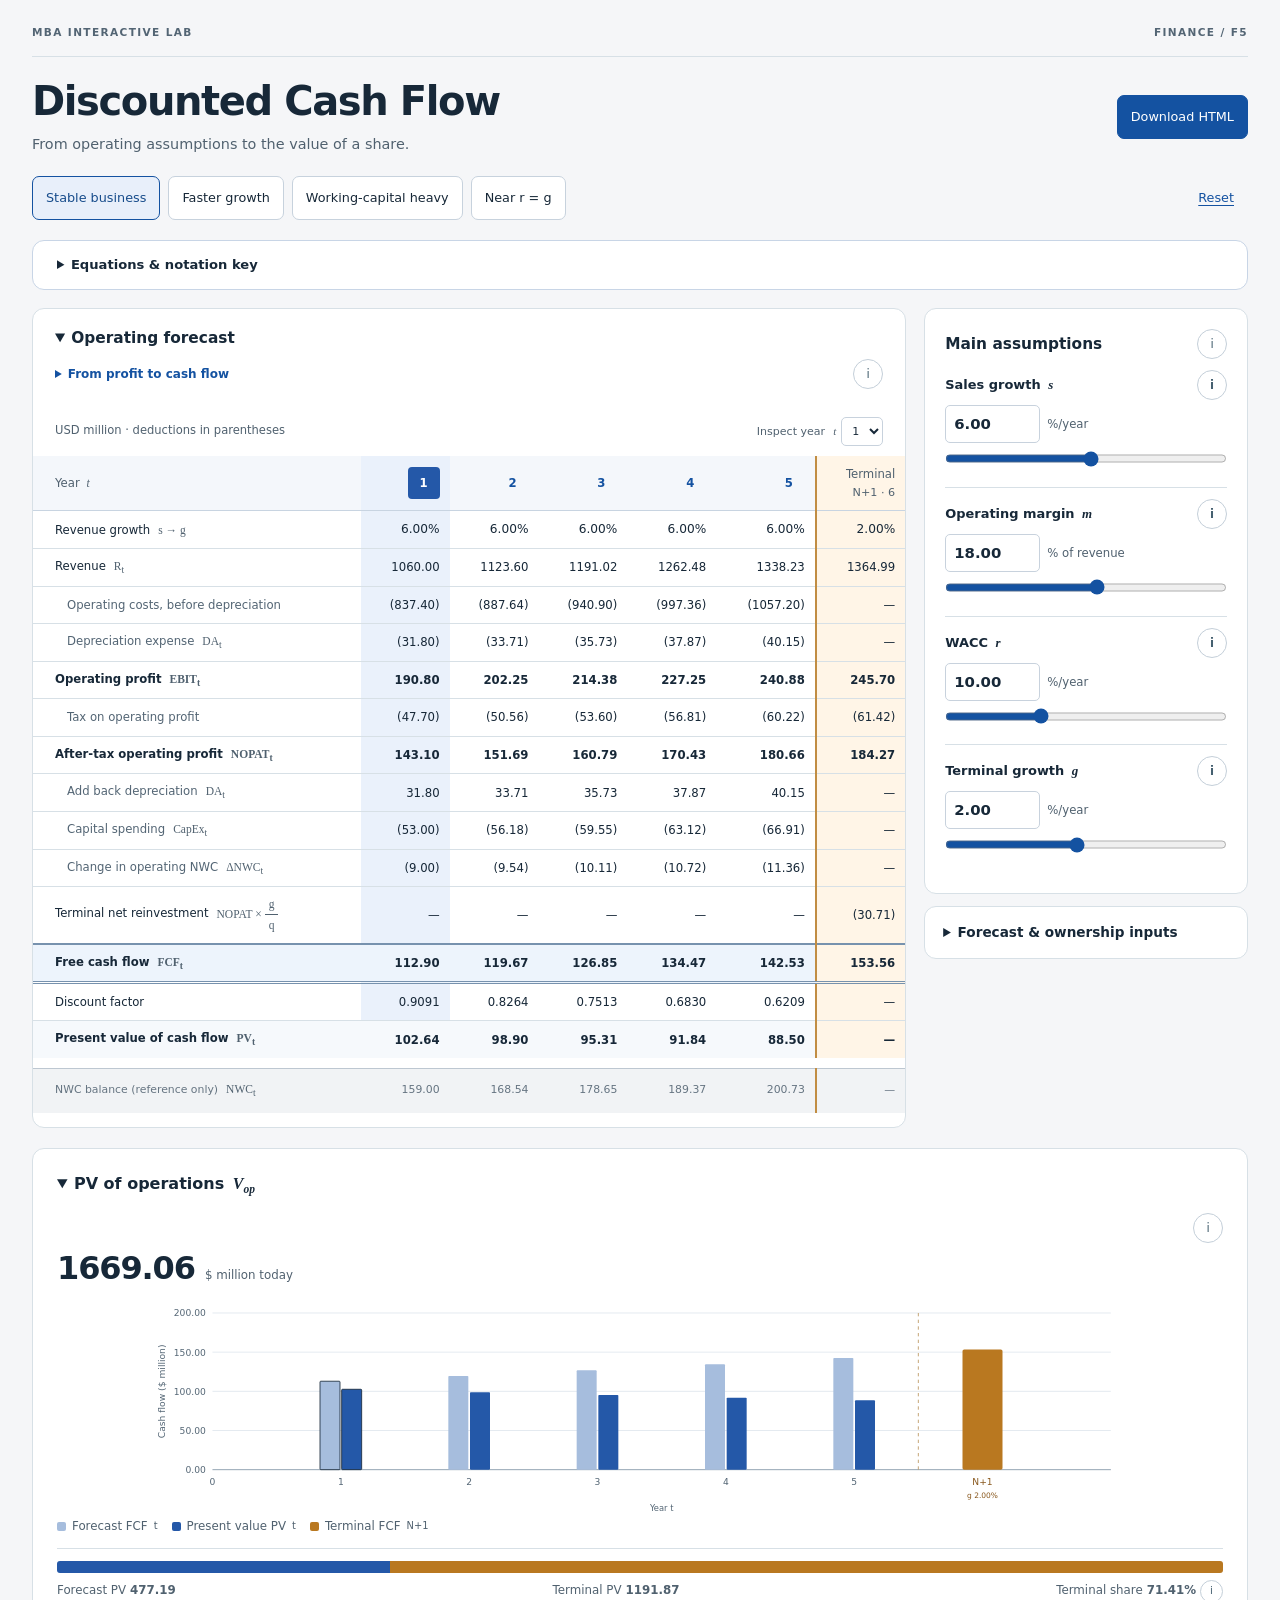
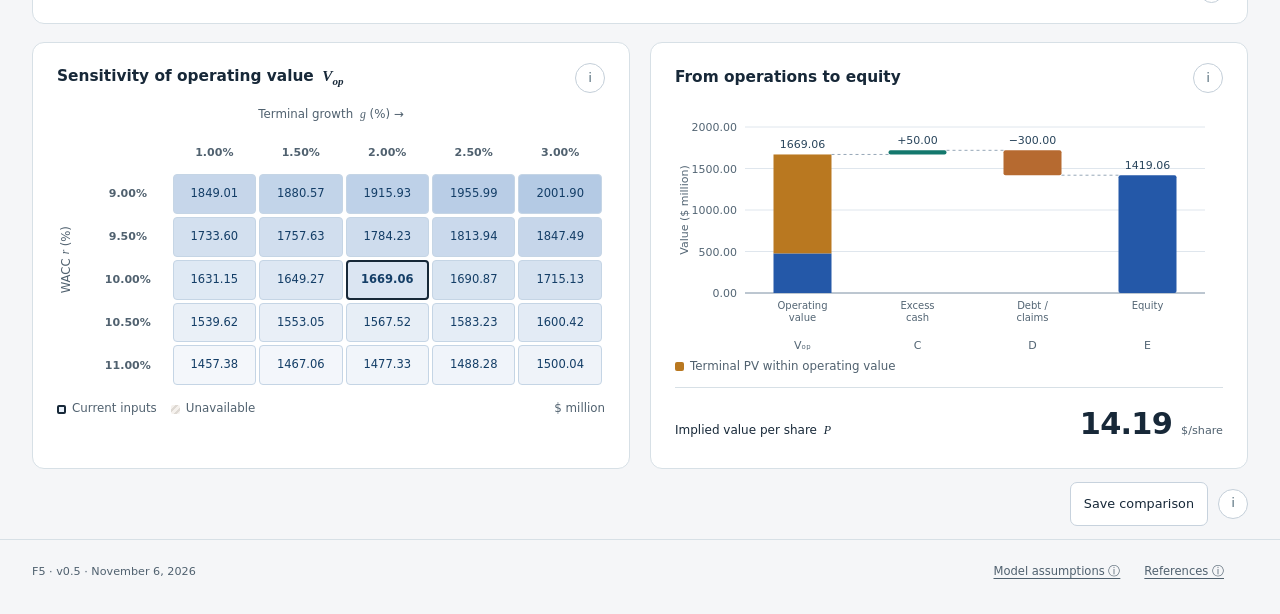
==== commit 4795f525: "Align equations and standardize interactive styling across finance demos" ====
--- a/docs/downloads/dcf.html
+++ b/docs/downloads/dcf.html
@@ -6,6 +6,47 @@
   <link rel="icon" href="data:,"><title>DCF Valuation · Finance Lab</title>
   <style>:root{color-scheme:light;--ink:#172838;--muted:#50616f;--blue:#1452a1;--line:#d7e0e6;--paper:#fff;--wash:#f2f5f7;--radius:12px;font-family:system-ui,-apple-system,BlinkMacSystemFont,"Segoe UI",sans-serif;line-height:1.55;color:var(--ink);background:var(--wash)}
 *{box-sizing:border-box}body{margin:0}header,main,footer{max-width:1080px;margin:auto;padding:32px 40px}header{padding-top:56px;padding-bottom:20px}h1{font-size:clamp(2.25rem,5vw,3.7rem);line-height:1.1;letter-spacing:-.045em;margin:10px 0 20px}h2{font-size:1.1rem;line-height:1.35;margin:0 0 6px}p{margin:8px 0;color:var(--muted)}a{color:var(--blue);text-underline-offset:3px}a:focus-visible,summary:focus-visible,button:focus-visible,input:focus-visible{outline:3px solid #a5480b;outline-offset:4px}.eyebrow{font-size:.75rem;font-weight:750;letter-spacing:.16em;color:var(--blue)}.intro{font-size:1.3rem;color:var(--ink)}.instructions{padding:24px 28px;background:var(--paper);border:1px solid var(--line);border-radius:var(--radius);margin-bottom:36px}.instructions ol{padding-left:22px}.instructions li{margin:8px 0}.instructions p{font-size:.92rem}summary{cursor:pointer;padding:8px 0;min-height:44px;font-weight:650}.section-heading{display:flex;align-items:baseline;justify-content:space-between;gap:12px}.section-heading h2{font-size:1.45rem}.section-heading p{font-size:.85rem}.notice{padding:14px 18px;border-left:3px solid var(--blue);background:#e8eff8;font-size:.94rem}.notice strong{color:var(--ink)}.demo-list{list-style:none;padding:0;margin:24px 0 0}.demo{display:grid;grid-template-columns:36px 1fr auto;gap:16px;padding:24px 0;border-top:1px solid var(--line);align-items:center}.demo p{margin:0;font-size:.95rem}.code{align-self:start;margin-top:2px;font-size:.8rem;color:var(--blue);font-weight:750}.actions{display:flex;align-items:center;gap:10px;flex-wrap:wrap;justify-content:flex-end}.status{font-size:.8rem;font-weight:650;color:var(--muted);border:1px solid var(--line);border-radius:30px;padding:5px 12px}.button{display:inline-flex;align-items:center;justify-content:center;min-height:44px;padding:10px 14px;border-radius:7px;border:1px solid var(--blue);background:var(--blue);color:white;text-decoration:none;font-size:.88rem;font-weight:650}.button.secondary{background:white;color:var(--blue)}.button:hover{filter:brightness(.93)}footer{font-size:.83rem;border-top:1px solid var(--line);padding-bottom:36px}.skip{position:absolute;left:-10000px;top:8px;background:white;padding:12px;z-index:10}.skip:focus{left:12px}.sr-only{position:absolute;width:1px;height:1px;overflow:hidden;clip:rect(0,0,0,0);white-space:nowrap}@media(max-width:680px){header,main,footer{padding-left:20px;padding-right:20px}header{padding-top:32px}.instructions{padding:20px}.demo{grid-template-columns:28px 1fr;gap:10px}.actions{grid-column:2;justify-content:flex-start}.section-heading{align-items:start;flex-direction:column;gap:0}}@media(prefers-reduced-motion:reduce){*,*::before,*::after{animation:none!important;transition:none!important;scroll-behavior:auto!important}}
+
+/* Paired equation rows: keep each value below its symbol, including the result. */
+.eq-aligned{display:grid;grid-template-columns:repeat(var(--eq-columns),max-content);column-gap:.38rem;row-gap:.2rem;align-items:baseline;justify-content:start;max-width:100%;min-width:0;overflow-x:auto;padding:5px 3px 9px;margin:4px 0 10px;font-variant-numeric:tabular-nums}
+.eq-aligned>.formula,.eq-aligned>.worked,.eq-aligned>.symbolic-equation,.eq-aligned>.live-values,.eq-aligned>.dist-formula,.eq-aligned>.dist-worked{display:contents!important}
+.eq-aligned .eq-cell{white-space:nowrap;text-align:center;line-height:1.9;min-width:0}
+.eq-aligned .eq-value-cell:not(.eq-operator){min-width:6.8ch}
+.eq-aligned .eq-cell .num,.eq-aligned .eq-cell .eq-token,.eq-aligned .eq-cell .term,.eq-aligned .eq-cell .result-value{min-width:0!important;width:auto!important;text-align:center;display:inline}
+.eq-aligned .eq-value-cell{font-family:ui-monospace,SFMono-Regular,Consolas,monospace;font-size:.76rem;color:#385269}
+.eq-aligned .eq-cell.eq-operator{min-width:0}
+@media(max-width:560px){.eq-aligned{column-gap:.25rem}.eq-aligned .eq-value-cell{font-size:.7rem}}
+
+.eq-fraction{display:inline-grid;grid-template-rows:auto auto;line-height:1.4;text-align:center;vertical-align:middle}.eq-fraction>span:first-child{border-bottom:1px solid currentColor;padding:0 4px 2px}.eq-fraction>span:last-child{padding:2px 4px 0}.eq-message{font-size:.76rem;color:var(--muted)}
+
+.eq-inline-atom{display:inline-block;text-align:center;vertical-align:baseline}.eq-fraction{gap:0}.eq-fraction>span{white-space:nowrap}.eq-aligned .eq-cell .eq-fraction{display:inline-grid}
+
+.eq-aligned{width:100%}.equations>div,.equation-grid>div,.equation-grid>article{min-width:0}
+
+.eq-aligned{scrollbar-width:thin;scrollbar-color:#aabac8 #f1f4f6}.eq-aligned:focus-visible{outline:2px solid var(--blue);outline-offset:2px}
+
+/* Shared attention and legend language across the learning collection. */
+:root{--attention-wash:#fff1c7;--attention-edge:#c59b3b;--attention-ink:#513d17;--attention-shadow:0 0 0 2px #c59b3b30,0 0 12px #c59b3b20;--legend-paper:#f7f9fc;--legend-line:#d2dce5}
+body :is(.eq-token.is-editing,.term.is-editing,[data-edit].editing,[data-symbol].selected,[data-symbol].editing,[data-symbol].symbol-highlight,[data-symbol].is-symbol-highlight,[data-symbols].is-symbol-highlight){background:var(--attention-wash)!important;box-shadow:var(--attention-shadow)!important;color:var(--attention-ink)!important;border-radius:3px;transition-duration:90ms}
+body #forecast-table tr.is-editing td,body #forecast-table tr.is-editing th{background:var(--attention-wash)!important}
+body .column-wash{fill:var(--attention-wash)}body .bridge-column.input-highlight .column-wash{opacity:.9}body .bridge-column.input-highlight>rect:not(.column-wash){stroke:var(--attention-edge)}body .statement tr.input-highlight{background:var(--attention-wash)}
+body .key-row{grid-template-columns:72px minmax(0,1fr);gap:12px;padding:8px 0;border-top:1px solid var(--line);font-size:.79rem;line-height:1.5;align-items:center}
+body .key-row button,body .notation-grid .symbol-link{display:inline-block;text-align:center;vertical-align:middle;min-width:64px;min-height:44px;max-width:100%;padding:6px 8px;border:1px solid var(--legend-line);border-radius:6px;background:var(--legend-paper);font:1.02rem/1.4 Georgia,"Times New Roman",serif;color:var(--ink);text-decoration:none;cursor:pointer;transition:background-color .2s,border-color .2s,box-shadow .2s}
+body .key-row button:hover,body .notation-grid .symbol-link:hover{background:#edf2f7;border-color:#a9bdcf}
+body .key-row button[aria-pressed=true],body .notation-grid .symbol-link[aria-pressed=true]{background:var(--attention-wash);border-color:var(--attention-edge);color:var(--attention-ink);box-shadow:var(--attention-shadow)}
+body .key-row small{display:block;margin-top:3px;font-size:.7rem;line-height:1.45;color:var(--muted)}
+body .notation-grid dl{grid-template-columns:84px minmax(0,1fr);font-size:.79rem}body .notation-grid dt,body .notation-grid dd{padding:8px 0;border-top:1px solid var(--line);line-height:1.5}
+body :is(.key,.notation,.notation-key,.equations)>summary{color:var(--ink);font-size:.82rem;font-weight:650}
+body :is(.chart-key,.mix-key,.time-key,.matrix-key,.composition-key){font-size:.74rem;line-height:1.5;color:var(--muted);gap:8px 14px;flex-wrap:wrap}
+body :is(.chart-key,.mix-key,.time-key,.matrix-key)>span{display:inline-flex;align-items:center;gap:6px}
+body .swatch{width:9px;height:9px;border-radius:2px;flex-shrink:0}
+body .swatch.legend-line{width:14px;height:0;border:0;border-top:2px solid #1452a1;border-radius:0;background:none}
+body .swatch.legend-dash{width:14px;height:0;border:0;border-top:2px dashed #6d7c89;border-radius:0;background:none}
+body .swatch.legend-dot{width:9px;height:9px;border:2px solid #a65d1c;border-radius:50%;background:white}
+.swatch.bridge-total{background:#24649d}.swatch.bridge-add{background:#2b8776}.swatch.bridge-deduct{background:#b36b47}
+@media(prefers-reduced-motion:reduce){body .key-row button,body .notation-grid .symbol-link{transition:none!important}}
+
+body .key-row button sub,body .key-row button sup,body .notation-grid .symbol-link sub,body .notation-grid .symbol-link sup{font-size:.7em}
 
 .dcf-app{--raw:#a6bddd;--pv:#2458a8;--terminal:#14786d;--warning:#995013;background:#f5f6f8}
 .dcf-app header,.dcf-app main,.dcf-app footer{max-width:1280px;padding:0 32px}.dcf-app [hidden]{display:none!important}.dcf-app button,.dcf-app input,.dcf-app select{font:inherit}.dcf-app button{cursor:pointer}.dcf-app button:disabled{opacity:.5;cursor:default}.dcf-app svg{display:block;width:100%;font-family:inherit;overflow:visible}.dcf-app output,.dcf-app input,.dcf-app strong{font-variant-numeric:tabular-nums}.lab-header{padding-top:24px!important;padding-bottom:20px!important}.masthead{display:flex;justify-content:space-between;border-bottom:1px solid var(--line);padding-bottom:16px;color:#536574;letter-spacing:.13em;font-size:.66rem;font-weight:750}.heading-row{display:flex;justify-content:space-between;align-items:center;gap:16px;padding-top:20px}.dcf-app h1{margin:0;font-size:clamp(1.9rem,3.4vw,2.5rem);line-height:1.2;letter-spacing:-.035em}.heading-row p{font-size:.9rem;margin:8px 0 0}.action,.preset,.reset{min-height:44px;padding:9px 13px;border:1px solid #c7d2dd;border-radius:7px;background:white;color:var(--ink);font-size:.8rem!important;font-weight:650}.primary{background:var(--blue);color:white;border-color:var(--blue)}.action:hover,.preset:hover{background:#edf2f9}.primary:hover{background:#103e7a}.preset-row{display:flex;align-items:center;gap:8px;margin-bottom:20px}.preset-row>div{display:flex;gap:8px;flex-wrap:wrap}.preset.active{background:#e8effa;border-color:var(--blue);color:#174c8b}.reset{margin-left:auto;background:transparent;border-color:transparent;color:var(--blue);text-decoration:underline;text-underline-offset:3px}.panel{background:white;border:1px solid var(--line);border-radius:12px;padding:20px 24px;min-width:0}.section-top{display:flex;justify-content:space-between;align-items:center;gap:8px}.section-top h2{margin:0;font-size:.96rem}.info{width:30px;min-width:30px;height:30px;display:inline-flex;align-items:center;justify-content:center;padding:0;border:1px solid #c4cfd9;border-radius:50%;background:white;color:#456070;font-size:.73rem!important;font-weight:750}.info:hover{background:#e8eff8;border-color:var(--blue)}.symbol,.formula{font-family:Georgia,"Times New Roman",serif}.symbol{font-style:italic;margin-left:3px}.symbol sub,.formula sub{font-size:.72em}.units{font-size:.72rem;color:var(--muted)}
@@ -60,6 +101,10 @@
   .assumptions-stack .settings-grid .number-row>span{grid-column:3;grid-row:2}
 }
 @media(max-width:700px){.controls .control-name{min-height:42px;align-items:center}.controls .control-name label{line-height:1.35}.controls .number-row{display:grid;grid-template-columns:minmax(0,1fr);gap:5px;min-height:58px;align-content:start}.controls .number-row input{max-width:100%}.controls .number-row>span{line-height:1.3}}
+
+.dcf-app .equation-grid{grid-template-columns:repeat(2,minmax(0,1fr))}@media(max-width:720px){.dcf-app .equation-grid{grid-template-columns:1fr}}
+
+.cashflow-panel>summary{font-size:1rem;padding:3px 0 12px}.pv-help{justify-content:flex-end}.terminal-column{background:#fff5e7!important;border-left:2px solid #c18d43!important}.terminal-column span{font-size:.7rem}.terminal-reinvestment th,.terminal-reinvestment td{border-top:1px solid #d8be9d}.swatch.terminal,#terminal-bar{background:#b97820}.terminal-chart-bar.is-editing{stroke:#85500d;stroke-width:2}.growth-row td{font-size:.76rem}
 </style>
 </head>
 <body class="dcf-app">
@@ -70,7 +115,7 @@
     <p class="input-error" id="input-error" role="alert" hidden></p>
     <details class="equations" id="equation-details"><summary>Equations & notation key</summary><div class="equation-content">
       <div class="equation-grid">
-<article class="eq" aria-label="Forecast cash flow"><button class="info equation-info" data-help="fcf" aria-label="Explain operating free cash flow">i</button><div class="formula"><span data-symbols="R">R<sub><span data-symbols="t">t</span></sub></span> = <span class="term" data-vars="revenue" data-symbols="R0">R<sub>0</sub></span>(1 + <span class="term" data-vars="salesGrowth" data-symbols="s">s</span>)<sup><span data-symbols="t">t</span></sup></div><div class="worked" id="revenue-worked"></div><div class="formula"><span data-symbols="NOPAT">NOPAT<sub><span data-symbols="t">t</span></sub></span> = <span data-symbols="EBIT">EBIT<sub><span data-symbols="t">t</span></sub></span>(1 − <span data-symbols="T">T</span>) = <span data-symbols="R">R<sub><span data-symbols="t">t</span></sub></span><span data-symbols="m">m</span>(1 − <span data-symbols="T">T</span>)</div><div class="worked" id="profit-worked"></div><div class="formula"><span data-symbols="FCF">FCF<sub><span data-symbols="t">t</span></sub></span> = <span data-symbols="NOPAT">NOPAT<sub><span data-symbols="t">t</span></sub></span> + <span class="term" data-vars="depreciation" data-symbols="DA">DA<sub><span data-symbols="t">t</span></sub></span> − <span class="term" data-vars="capex" data-symbols="CapEx">CapEx<sub><span data-symbols="t">t</span></sub></span> − <span class="term" data-vars="workingCapital" data-symbols="deltaNwc">ΔNWC<sub><span data-symbols="t">t</span></sub></span></div><div class="worked" id="fcf-worked"></div><div class="formula"><span data-symbols="deltaNwc">ΔNWC<sub><span data-symbols="t">t</span></sub></span> = <span data-symbols="NWC">NWC<sub><span data-symbols="t">t</span></sub></span> − <span data-symbols="NWC">NWC<sub><span data-symbols="t">t</span>−1</sub></span></div><div class="worked" id="nwc-worked"></div></article><article class="eq" aria-label="Continuing value"><button class="info equation-info" data-help="terminal" aria-label="Explain terminal cash flow and reinvestment">i</button><div class="formula"><span data-symbols="FCF">FCF<sub><span data-symbols="N">N</span>+1</sub></span> = <span data-symbols="NOPAT">NOPAT<sub><span data-symbols="N">N</span>+1</sub></span>(1 − <span class="term" data-vars="terminalGrowth" data-symbols="g">g</span>/<span class="term" data-vars="terminalReturn" data-symbols="q">q</span>)</div><div class="worked" id="next-worked"></div><div class="formula"><span data-symbols="TV">TV<sub><span data-symbols="N">N</span></sub></span> = <span data-symbols="FCF">FCF<sub><span data-symbols="N">N</span>+1</sub></span> / (<span class="term" data-vars="discountRate" data-symbols="r">r</span> − <span class="term" data-vars="terminalGrowth" data-symbols="g">g</span>)</div><div class="worked" id="terminal-worked"></div></article><article class="eq" aria-label="Present value of operations"><button class="info equation-info" data-help="operations" aria-label="Explain present value of operations">i</button><div class="formula"><span data-symbols="Vop">V<sub>op</sub></span> = <span data-symbols="sum">∑</span><sub><span data-symbols="t">t</span>=1</sub><sup><span data-symbols="N">N</span></sup> <span data-symbols="PV"><span data-symbols="FCF">FCF<sub><span data-symbols="t">t</span></sub></span>/(1 + <span class="term" data-vars="discountRate" data-symbols="r">r</span>)<sup><span data-symbols="t">t</span></sup></span> + <span data-symbols="PV"><span data-symbols="TV">TV<sub><span data-symbols="N">N</span></sub></span>/(1 + <span class="term" data-vars="discountRate" data-symbols="r">r</span>)<sup><span data-symbols="N">N</span></sup></span></div><div class="worked" id="discount-worked"></div><div class="worked" id="operations-worked"></div></article><article class="eq" aria-label="Equity and per-share value"><button class="info equation-info" data-help="equity" aria-label="Explain the equity and share-price bridge">i</button><div class="formula"><span data-symbols="E">E</span> = <span data-symbols="Vop">V<sub>op</sub></span> + <span class="term" data-vars="cash" data-symbols="C">C</span> − <span class="term" data-vars="debt" data-symbols="D">D</span></div><div class="worked" id="equity-worked"></div><div class="formula"><span data-symbols="P">P</span> = <span data-symbols="E">E</span> / <span class="term" data-vars="shares" data-symbols="S">S</span></div><div class="worked" id="price-worked"></div></article>
+<article class="eq" aria-label="Forecast cash flow"><button class="info equation-info" data-help="fcf" aria-label="Explain operating free cash flow">i</button><div class="formula"><span data-symbols="R">R<sub><span data-symbols="t">t</span></sub></span> = <span class="term" data-vars="revenue" data-symbols="R0">R<sub>0</sub></span>(1 + <span class="term" data-vars="salesGrowth" data-symbols="s">s</span>)<sup><span data-symbols="t">t</span></sup></div><div class="worked" id="revenue-worked"></div><div class="formula" id="margin-formula"></div><div class="worked" id="margin-worked"></div><div class="formula"><span data-symbols="NOPAT">NOPAT<sub><span data-symbols="t">t</span></sub></span> = <span data-symbols="EBIT">EBIT<sub><span data-symbols="t">t</span></sub></span>(1 − <span data-symbols="T">T</span>) = <span data-symbols="R">R<sub><span data-symbols="t">t</span></sub></span><span data-symbols="m">m</span>(1 − <span data-symbols="T">T</span>)</div><div class="worked" id="profit-worked"></div><div class="formula"><span data-symbols="FCF">FCF<sub><span data-symbols="t">t</span></sub></span> = <span data-symbols="NOPAT">NOPAT<sub><span data-symbols="t">t</span></sub></span> + <span class="term" data-vars="depreciation" data-symbols="DA">DA<sub><span data-symbols="t">t</span></sub></span> − <span class="term" data-vars="capex" data-symbols="CapEx">CapEx<sub><span data-symbols="t">t</span></sub></span> − <span class="term" data-vars="workingCapital" data-symbols="deltaNwc">ΔNWC<sub><span data-symbols="t">t</span></sub></span></div><div class="worked" id="fcf-worked"></div><div class="formula"><span data-symbols="deltaNwc">ΔNWC<sub><span data-symbols="t">t</span></sub></span> = <span data-symbols="NWC">NWC<sub><span data-symbols="t">t</span></sub></span> − <span data-symbols="NWC">NWC<sub><span data-symbols="t">t</span>−1</sub></span></div><div class="worked" id="nwc-worked"></div></article><article class="eq" aria-label="Continuing value"><button class="info equation-info" data-help="terminal" aria-label="Explain terminal cash flow and reinvestment">i</button><div class="formula"><span data-symbols="FCF">FCF<sub><span data-symbols="N">N</span>+1</sub></span> = <span data-symbols="NOPAT">NOPAT<sub><span data-symbols="N">N</span>+1</sub></span>(1 − <span class="term" data-vars="terminalGrowth" data-symbols="g">g</span>/<span class="term" data-vars="terminalReturn" data-symbols="q">q</span>)</div><div class="worked" id="next-worked"></div><div class="formula"><span data-symbols="TV">TV<sub><span data-symbols="N">N</span></sub></span> = <span data-symbols="FCF">FCF<sub><span data-symbols="N">N</span>+1</sub></span> / (<span class="term" data-vars="discountRate" data-symbols="r">r</span> − <span class="term" data-vars="terminalGrowth" data-symbols="g">g</span>)</div><div class="worked" id="terminal-worked"></div></article><article class="eq" aria-label="Present value of operations"><button class="info equation-info" data-help="operations" aria-label="Explain present value of operations">i</button><div class="formula"><span data-symbols="Vop">V<sub>op</sub></span> = <span data-symbols="sum">∑</span><sub><span data-symbols="t">t</span>=1</sub><sup><span data-symbols="N">N</span></sup> <span data-symbols="PV"><span data-symbols="FCF">FCF<sub><span data-symbols="t">t</span></sub></span>/(1 + <span class="term" data-vars="discountRate" data-symbols="r">r</span>)<sup><span data-symbols="t">t</span></sup></span> + <span data-symbols="PV"><span data-symbols="TV">TV<sub><span data-symbols="N">N</span></sub></span>/(1 + <span class="term" data-vars="discountRate" data-symbols="r">r</span>)<sup><span data-symbols="N">N</span></sup></span></div><div class="worked" id="operations-worked"></div><div class="formula" id="discount-formula"></div><div class="worked" id="discount-worked"></div></article><article class="eq" aria-label="Equity and per-share value"><button class="info equation-info" data-help="equity" aria-label="Explain the equity and share-price bridge">i</button><div class="formula"><span data-symbols="E">E</span> = <span data-symbols="Vop">V<sub>op</sub></span> + <span class="term" data-vars="cash" data-symbols="C">C</span> − <span class="term" data-vars="debt" data-symbols="D">D</span></div><div class="worked" id="equity-worked"></div><div class="formula"><span data-symbols="P">P</span> = <span data-symbols="E">E</span> / <span class="term" data-vars="shares" data-symbols="S">S</span></div><div class="worked" id="price-worked"></div></article>
 <div class="ratio-equations"><div class="ratio-equation" aria-label="Depreciation"><div class="formula"><span data-symbols="DA">DA<sub><span data-symbols="t">t</span></sub></span> = <span class="term" data-vars="depreciation" data-symbols="d">d</span><span data-symbols="R">R<sub><span data-symbols="t">t</span></sub></span></div><div class="worked" id="depreciation-worked"></div></div><div class="ratio-equation" aria-label="Capital spending"><div class="formula"><span data-symbols="CapEx">CapEx<sub><span data-symbols="t">t</span></sub></span> = <span class="term" data-vars="capex" data-symbols="c">c</span><span data-symbols="R">R<sub><span data-symbols="t">t</span></sub></span></div><div class="worked" id="capex-worked"></div></div><div class="ratio-equation" aria-label="Working capital balance"><div class="formula"><span data-symbols="NWC">NWC<sub><span data-symbols="t">t</span></sub></span> = <span class="term" data-vars="workingCapital" data-symbols="w">w</span><span data-symbols="R">R<sub><span data-symbols="t">t</span></sub></span></div><div class="worked" id="working-capital-worked"></div></div></div>
       </div>
       <section class="notation-key" id="notation-key" aria-label="Notation key">
@@ -121,16 +166,16 @@
       </div>
     </div>
     <div class="chart-row">
-      <section class="panel cashflow-panel" aria-labelledby="cashflow-title"><div class="section-top"><h2 id="cashflow-title">PV of operations <span class="symbol">V<sub>op</sub></span></h2><button class="info" data-help="cashflowChart" aria-label="Explain the cash-flow chart">i</button></div><div class="headline-result"><output id="operating-value">—</output><span>$ million today</span></div><svg id="cashflow-chart" role="group" aria-label="Forecast cash flows and present values; select a year to inspect"></svg><div class="chart-key"><span><i class="swatch raw"></i>Forecast FCF<sub>t</sub></span><span><i class="swatch present"></i>Present value PV<sub>t</sub></span></div><div id="composition" class="composition"><div class="composition-bar" aria-hidden="true"><span id="forecast-bar"></span><span id="terminal-bar"></span></div><div class="composition-key"><span>Forecast PV <strong id="forecast-pv"></strong></span><span>Terminal PV <strong id="terminal-pv"></strong></span><span>Terminal share <strong id="terminal-share"></strong><button class="info" data-help="terminalShare" aria-label="Explain the terminal-value share">i</button></span></div></div></section>
+      <details class="panel cashflow-panel" id="pv-operations" open><summary id="cashflow-title">PV of operations <span class="symbol">V<sub>op</sub></span></summary><div class="pv-content"><div class="section-top pv-help"><button class="info" data-help="cashflowChart" aria-label="Explain the cash-flow chart">i</button></div><div class="headline-result"><output id="operating-value">—</output><span>$ million today</span></div><svg id="cashflow-chart" role="group" aria-label="Forecast cash flows and present values; select a year to inspect"></svg><div class="chart-key"><span><i class="swatch raw"></i>Forecast FCF<sub>t</sub></span><span><i class="swatch present"></i>Present value PV<sub>t</sub></span><span><i class="swatch terminal"></i>Terminal FCF<sub>N+1</sub></span></div><div id="composition" class="composition"><div class="composition-bar" aria-hidden="true"><span id="forecast-bar"></span><span id="terminal-bar"></span></div><div class="composition-key"><span>Forecast PV <strong id="forecast-pv"></strong></span><span>Terminal PV <strong id="terminal-pv"></strong></span><span>Terminal share <strong id="terminal-share"></strong><button class="info" data-help="terminalShare" aria-label="Explain the terminal-value share">i</button></span></div></div></div></details>
     </div>
     <div class="secondary-grid">
       <section class="panel sensitivity" aria-labelledby="sensitivity-title"><div class="section-top"><h2 id="sensitivity-title">Sensitivity of operating value <span class="symbol">V<sub>op</sub></span></h2><button class="info" data-help="sensitivity" aria-label="Explain WACC and growth sensitivity">i</button></div><div class="matrix-heading">Terminal growth <span class="symbol">g</span> (%) →</div><div class="matrix-layout"><span class="matrix-y">WACC <span class="symbol">r</span> (%)</span><div class="matrix-wrap"><table id="heatmap" aria-label="Operating value in $ million for WACC rows and terminal-growth columns"></table></div></div><div class="matrix-key"><span><i class="swatch current"></i>Current inputs</span><span><i class="swatch invalid"></i>Unavailable</span><span>$ million</span></div></section>
-      <section class="panel equity-panel" aria-labelledby="equity-title"><div class="section-top"><h2 id="equity-title">From operations to equity</h2><button class="info" data-help="equity" aria-label="Explain the value bridge">i</button></div><svg id="bridge-chart" role="img" aria-label="Operating value plus excess cash less claims equals equity"></svg><div class="price-result"><span>Implied value per share <span class="symbol">P</span></span><output id="share-price">—</output><span>$/share</span></div></section>
+      <section class="panel equity-panel" aria-labelledby="equity-title"><div class="section-top"><h2 id="equity-title">From operations to equity</h2><button class="info" data-help="equity" aria-label="Explain the value bridge">i</button></div><svg id="bridge-chart" role="img" aria-label="Operating value plus excess cash less claims equals equity"></svg><div class="chart-key"><span><i class="swatch terminal"></i>Terminal PV within operating value</span></div><div class="price-result"><span>Implied value per share <span class="symbol">P</span></span><output id="share-price">—</output><span>$/share</span></div></section>
     </div>
     <div class="comparison-row"><p id="comparison" role="status" aria-live="polite"></p><button id="save-baseline" class="action">Save comparison</button><button class="info" data-help="comparison" aria-label="Explain the saved comparison">i</button></div>
     <noscript><p>Enable JavaScript to use the calculations and controls.</p></noscript>
   </main>
-  <footer class="lab-footer"><span>F5 · v0.4.2 · November 3, 2026</span><button class="text-button" data-help="model">Model assumptions ⓘ</button><button class="text-button" data-help="sources">References ⓘ</button><span id="download-status" role="status"></span></footer>
+  <footer class="lab-footer"><span>F5 · v0.5 · November 6, 2026</span><button class="text-button" data-help="model">Model assumptions ⓘ</button><button class="text-button" data-help="sources">References ⓘ</button><span id="download-status" role="status"></span></footer>
   <dialog id="help-dialog" aria-labelledby="help-title"><div class="dialog-heading"><h2 id="help-title"></h2><button id="close-help" aria-label="Close explanation" autofocus>×</button></div><div id="help-body"></div></dialog>
   <script>/* Deterministic unlevered DCF. Money: USD millions; rates: fractions/year. */
 (() => {
@@ -242,11 +287,50 @@
       { label: "Claims", symbol: "D", start: result.operatingValue + inputs.cash, end: result.equity, amount: -inputs.debt, type: "subtract" },
       { label: "Equity", symbol: "E", start: 0, end: result.equity, amount: result.equity, type: "total" }
     ];
-    return { inputs, forecast, ...result, sensitivity, rates, growths, bridge };
+    // The first stable-growth year explains the continuing-value model; it is
+    // not appended to the explicitly discounted forecast cash-flow array.
+    const terminalYear={year:inputs.years+1,growth:inputs.terminalGrowth,revenue:result.terminalRevenue,ebit:result.terminalRevenue*inputs.margin,taxes:result.terminalRevenue*inputs.margin*inputs.tax,nopat:result.terminalNopat,netReinvestment:result.terminalNopat>0?result.terminalReinvestment:null,fcf:result.terminalNopat>0?result.terminalNext:null};
+    return { inputs, forecast, ...result, terminalYear, sensitivity, rates, growths, bridge };
   }
   globalThis.DemoModel = Object.freeze({ DEFAULTS, PRESETS, RULES, RATE_KEYS, validateInputs, calculateModel, valueCashFlows });
 })();
-</script><script>(() => {
+</script><script>/* A shared grid aligns symbolic and numerical rows; matched fractions share atom widths. */
+(() => {
+ 'use strict';
+ function render(target,symbols,rows,symbolicTarget){
+  const worked=typeof target==='string'?document.getElementById(target):target;
+  let formula=symbolicTarget?(typeof symbolicTarget==='string'?document.getElementById(symbolicTarget):symbolicTarget):worked.previousElementSibling;
+  if(!formula||!formula.matches('.formula,.symbolic-equation,.dist-formula')){formula=document.createElement('div');formula.className='formula';worked.before(formula);}
+  let grid=formula.parentElement;
+  if(!grid.classList.contains('eq-aligned')){grid=document.createElement('div');grid.className='eq-aligned';formula.before(grid);grid.append(formula,worked);}
+  const text=html=>{const el=document.createElement('span');el.innerHTML=String(html??'—');return el.textContent.trim();};
+  const op=s=>/^(?:[=+−×/(),≈\[\]]|min\(|\(1\s*[+−-]|\)[A-Za-z0-9]+)$/.test(s);
+  let nodes=symbols.map((s,i)=>({values:[s,...rows.map(r=>r[i]??'—')]}));
+  const raw=node=>node.values?text(node.values[0]):'';
+  const opening=node=>/^[([]/.test(raw(node)),closing=node=>/^[)\]]/.test(raw(node));
+  function leftOperand(end){let start=end;if(closing(nodes[end])){let depth=1;while(start>0&&depth){start--;if(closing(nodes[start]))depth++;if(opening(nodes[start]))depth--;}}return start;}
+  for(let slash=0;slash<nodes.length;slash++){
+   if(raw(nodes[slash])!=='/'||slash===0||slash===nodes.length-1)continue;
+   let start=leftOperand(slash-1);while(start>1&&raw(nodes[start-1])==='×')start=leftOperand(start-2);
+   let end=slash+1;
+   if(opening(nodes[end])){let depth=1;while(end<nodes.length-1&&depth){end++;if(opening(nodes[end]))depth++;if(closing(nodes[end]))depth--;}if(end<nodes.length-1&&/^<sup\b/.test(String(nodes[end+1].values?.[0])))end++;}
+   let bottom=nodes.slice(slash+1,end+1);if(bottom.length>2&&['(','['].includes(raw(bottom[0]))&&[')',']'].includes(raw(bottom.at(-1))))bottom=bottom.slice(1,-1);
+   const fraction={top:nodes.slice(start,slash),bottom};nodes.splice(start,end-start+1,fraction);slash=start;
+  }
+  function renderNode(node,row){
+   if(node.values)return String(node.values[row]??'—');
+   const line=parts=>parts.map(part=>{const strings=part.values?.map(text)||[],isOp=strings.length&&op(strings[0]);const width=isOp?Math.max(14,...strings.map(s=>s.length*7)):Math.max(46,...strings.map(s=>s.length*7.7));return `<span class="eq-inline-atom" style="min-width:${width}px">${renderNode(part,row)}</span>`;}).join('');
+   return `<span class="eq-fraction"><span>${line(node.top)}</span><span>${line(node.bottom)}</span></span>`;
+  }
+  grid.tabIndex=0;grid.setAttribute('role','group');grid.setAttribute('aria-label','Equation and current values; scroll horizontally if needed');
+  grid.style.setProperty('--eq-columns',nodes.length);
+  const cells=row=>nodes.map((node,col)=>`<span class="eq-cell${row?' eq-value-cell':''}${node.values&&op(raw(node))?' eq-operator':''}" style="grid-column:${col+1};grid-row:${row+1}">${renderNode(node,row)}</span>`).join('');
+  formula.innerHTML=cells(0);worked.innerHTML=rows.map((r,i)=>cells(i+1)).join('');
+ }
+ globalThis.EquationLayout=Object.freeze({render});
+})();
+
+(() => {
   "use strict";
   const M = globalThis.DemoModel, $ = id => document.getElementById(id);
   const fixed = n => n === null || !Number.isFinite(n) ? "—" : Math.abs(n) >= 100000 ? n.toExponential(2) : n.toFixed(2);
@@ -263,7 +347,7 @@
   };
   const HELP = {
     model: ["An illustrative unlevered DCF", "Forecast annual operating cash flows for debt and equity providers, then discount them at WACC. This simplified model uses constant forecast margins, tax and investment ratios, an end-of-year convention, and a distinct stable-growth terminal phase. All amounts are nominal USD millions, except dollars per share. Debt and cash do not automatically change WACC. Inputs are illustrative, not fitted to a company."],
-    statement: ["From income statement to free cash flow", "Read down each year: revenue less operating costs and depreciation gives operating profit (EBIT). The margin input determines EBIT; operating costs before depreciation are the implied remainder, not a separate forecast assumption. Subtract tax to get NOPAT, then add back depreciation and subtract CapEx and the change in operating working capital. Parentheses mean a deduction or negative amount; a fall in working capital releases cash. NWC is a balance shown separately below, not another cash-flow deduction. This is an operating forecast with a cash-flow extension, not a complete accounting income statement: financing interest, net income and dividends are omitted. Discount factors are unitless; all other table amounts are USD million. Select a year to highlight its column and see its worked equations in Equations & notation key."],
+    statement: ["From income statement to free cash flow", "Read down each year: revenue less operating costs and depreciation gives operating profit (EBIT). The margin input determines EBIT; operating costs before depreciation are the implied remainder, not a separate forecast assumption. Subtract tax to get NOPAT, then add back depreciation and subtract CapEx and the change in operating working capital. Parentheses mean a deduction or negative amount; a fall in working capital releases cash. NWC is a balance shown separately below, not another cash-flow deduction. This is an operating forecast with a cash-flow extension, not a complete accounting income statement: financing interest, net income and dividends are omitted. Discount factors are unitless; all other table amounts are USD million. The separate N+1 column uses terminal growth g and net reinvestment NOPAT × g/q. Dashes mean those individual accounting ratios are not forecast in the stable phase. Its FCF is already included in terminal value; do not add it again to forecast PV. Select an explicit forecast year to inspect its equations."],
     revenue: ["Base-year revenue R₀", "Revenue in the year immediately before the forecast. Year t revenue is R₀(1+s)^t. Initial operating working capital is wR₀, so the first forecast change in working capital includes the investment needed for first-year sales growth. Revenue is not itself cash flow."],
     salesGrowth: ["Forecast sales growth s", "The annual revenue growth rate during the explicit forecast only. More sales can bring more operating profit, but also require capital spending and working capital. Growth can reduce cash flow if those investment needs are large. Terminal growth g takes over after the last explicit forecast year."],
     margin: ["Operating margin m", "EBIT divided by revenue, after depreciation and operating costs but before financing interest and tax. The model applies the same margin to every forecast year and the stable terminal year. This is a scenario assumption, not an estimated accounting return on assets."],
@@ -282,7 +366,7 @@
     terminal: ["Terminal cash flow and continuing value", "First calculate year N+1 revenue as Rₙ(1+g), keeping the margin and tax rate. Its after-tax operating profit is NOPATₙ₊₁. Net reinvestment is NOPATₙ₊₁ × g/q, leaving FCFₙ₊₁. Terminal value TVₙ = FCFₙ₊₁/(r−g) is a value at year N, not today. This terminal model requires positive stable operating profit. Negative g assumes capital can be released as operations shrink."],
     operations: ["Present value of operations Vop", "Discount each forecast year's free cash flow by its own year number. Separately discount terminal value from year N by exactly N periods. Add those present values to get operating enterprise value Vop. It excludes excess cash and separate financing claims. This is an operating asset valuation, not NPV after subtracting a purchase price. Displayed amounts are rounded; calculations retain full precision."],
     equity: ["From operating value to equity", "Add excess cash C to operating value Vop, then subtract debt and other claims D. The remainder E belongs to common equity under these simplified assumptions. Divide by diluted shares S for the implied value per share P. If the bridge is negative, claims exceed this modeled asset value: show the shortfall, but do not present it as a meaningful share-price estimate."],
-    cashflowChart: ["Annual cash flow versus present value", "Light bars are forecast FCF at the end of each year; dark bars are the same cash flows discounted to today. Select a bar to inspect that year in the equations. The contribution from all years AFTER N is shown separately in the terminal-PV composition bar, not mixed into the annual bars. Signed cash flows retain their signs. Axes use $ millions."],
+    cashflowChart: ["Annual cash flow versus present value", "Light bars are forecast FCF at the end of each year; dark bars are the same cash flows discounted to today. Select a bar to inspect that year in the equations. The gold N+1 bar shows the first terminal-year FCF at growth g. It has no separate PV bar: the entire future stream is priced through TV at year N and shown in the terminal-PV composition. Do not add the gold cash flow again. Signed cash flows retain their signs. Axes use $ millions."],
     terminalShare: ["How much value comes from the terminal phase?", "Terminal share is the present value of continuing operations after year N divided by total operating value. A high share means much of this valuation rests on assumptions beyond the explicit forecast. The composition bar and percentage are shown only when both contributions are nonnegative and operating value is positive. Signed contributions still appear numerically otherwise."],
     sensitivity: ["WACC and growth sensitivity", "Each cell is operating value in $ millions, using the same model at the displayed WACC and terminal growth. Axes center on your inputs in 0.50 percentage-point steps; the outlined center is the current case. Phones show the central 3×3 cells of the full 5×5 grid. One percentage point is the difference from 10% to 11%. Hatched cells are unavailable. This is scenario sensitivity, not a probability distribution or confidence interval."],
     comparison: ["A saved comparison", "Save the current assumptions as a baseline, then change a control to see the difference in operating value and per-share value. Presets change assumptions; Reset restores both the original assumptions and original comparison. All rates and money inputs keep two decimal places. Very large values use scientific notation, for example 1.00e+5 means 100000.00."],
@@ -341,23 +425,23 @@
     if ($("inspect-year").options.length !== m.inputs.years) $("inspect-year").innerHTML = m.forecast.map(f => `<option value="${f.year}">${f.year}</option>`).join("");
     $("inspect-year").value = inspectYear;
     const f = m.forecast[inspectYear - 1], i = m.inputs, all = "revenue salesGrowth margin tax depreciation capex workingCapital discountRate terminalGrowth terminalReturn years";
-    // Attach a quantity's symbol where its value is rendered, rather than
-    // assigning symbols afterward by token position in the worked equation.
-    $("revenue-worked").innerHTML = `<span class="group">${n("R0", "revenue", i.revenue)} × (1 + ${p("s", "salesGrowth", i.salesGrowth)})</span><sup data-symbols="t">${inspectYear}</sup> = ${n("R", "revenue salesGrowth", f.revenue, "result")}`;
-    $("profit-worked").innerHTML = `${n("EBIT", "revenue salesGrowth margin", f.ebit)} × <span class="group">(1 − ${p("T", "tax", i.tax)})</span> = ${n("NOPAT", "revenue salesGrowth margin tax", f.nopat, "result")}`;
-    $("fcf-worked").innerHTML = `${n("NOPAT", "revenue salesGrowth margin tax", f.nopat)} + ${n("DA", "revenue salesGrowth depreciation", f.depreciation)} − ${n("CapEx", "revenue salesGrowth capex", f.capex)} − ${n("deltaNwc", "revenue salesGrowth workingCapital", f.deltaNwc)} = ${n("FCF", all, f.fcf, "result")}`;
-    $("nwc-worked").innerHTML = `${n("NWC", "revenue salesGrowth workingCapital", f.nwc)} − ${n("NWC", "revenue salesGrowth workingCapital", f.nwc - f.deltaNwc)} = ${n("deltaNwc", "revenue salesGrowth workingCapital", f.deltaNwc, "result")}`;
-    $("next-worked").innerHTML = `${n("NOPAT", "revenue salesGrowth margin tax terminalGrowth years", m.terminalNopat)} × <span class="group">(1 − ${p("g", "terminalGrowth", i.terminalGrowth)} / ${p("q", "terminalReturn", i.terminalReturn)})</span> = ${n("FCF", all, m.terminalNext, "result")}`;
-    $("terminal-worked").innerHTML = m.issue ? "Terminal model unavailable" : `${n("FCF", all, m.terminalNext)} / <span class="group">(${p("r", "discountRate", i.discountRate)} − ${p("g", "terminalGrowth", i.terminalGrowth)})</span> = ${n("TV", all, m.terminalValue, "result")}`;
-    $("discount-worked").innerHTML = m.issue ? `Forecast PV = ${n("PV", all, m.forecastPv, "result")}` : `Terminal PV: ${n("TV", all, m.terminalValue)} / <span class="group">(1 + ${p("r", "discountRate", i.discountRate)})<sup data-symbols="N">${i.years}</sup></span> = ${n("PV", all, m.terminalPv, "result")}`;
-    $("operations-worked").innerHTML = m.issue ? "No operating valuation" : `${n("PV", all, m.forecastPv)} + ${n("PV", all, m.terminalPv)} = ${n("Vop", all, m.operatingValue, "result")}`;
-    $("equity-worked").innerHTML = m.issue ? "—" : `${n("Vop", all, m.operatingValue)} + ${n("C", "cash", i.cash)} − ${n("D", "debt", i.debt)} = ${n("E", all + " cash debt", m.equity, "result")}`;
-    $("price-worked").innerHTML = m.issue ? "—" : m.equity < 0 ? "Equity shortfall: no share-price estimate" : `${n("E", all + " cash debt", m.equity)} / ${n("S", "shares", i.shares)} = ${n("P", all + " cash debt shares", m.price, "result")} $/share`;
-    for (const [id, symbol, key, ratio, amount] of [
-      ["depreciation-worked", "DA", "depreciation", "d", f.depreciation],
-      ["capex-worked", "CapEx", "capex", "c", f.capex],
-      ["working-capital-worked", "NWC", "workingCapital", "w", f.nwc]
-    ]) $(id).innerHTML = `${p(ratio, key, i[key])} × ${n("R", "revenue salesGrowth", f.revenue)} = ${n(symbol, `revenue salesGrowth ${key}`, amount, "result")}`;
+
+    const sy=(key,body,edit='')=>`<span data-symbols="${key}"${edit?` data-vars="${edit}"`:''}>${body}</span>`,t=sy('t','t'),N=sy('N','N'),sub=(key,body,index=t,edit='')=>sy(key,`${body}<sub>${index}</sub>`,edit);
+    const R=sub('R','R'),R0=sy('R0','R<sub>0</sub>','revenue'),EBIT=sub('EBIT','EBIT'),NOPAT=sub('NOPAT','NOPAT'),FCF=sub('FCF','FCF'),DA=sub('DA','DA',t,'depreciation'),CapEx=sub('CapEx','CapEx',t,'capex'),delta=sub('deltaNwc','ΔNWC',t,'workingCapital'),next=sub('FCF','FCF',N+'+1'),nextProfit=sub('NOPAT','NOPAT',N+'+1'),TV=sub('TV','TV',N),r=sy('r','r','discountRate'),g=sy('g','g','terminalGrowth'),tax=sy('T','T','tax');
+    const pair=(id,symbols,values,ok=true)=>EquationLayout.render(id,symbols,ok?[values]:[]);
+    pair('revenue-worked',[R,'=',R0,'×','(1 +',sy('s','s','salesGrowth'),`)<sup>${t}</sup>`],[n('R','revenue salesGrowth',f.revenue,'result'),'=',n('R0','revenue',i.revenue),'×','(1 +',p('s','salesGrowth',i.salesGrowth),`)<sup data-symbols="t">${inspectYear}</sup>`]);
+    pair('margin-worked',[EBIT,'=',R,'×',sy('m','m','margin')],[n('EBIT','revenue salesGrowth margin',f.ebit,'result'),'=',n('R','revenue salesGrowth',f.revenue),'×',p('m','margin',i.margin)]);
+    pair('profit-worked',[NOPAT,'=',EBIT,'×','(1 −',tax,')'],[n('NOPAT',all,f.nopat,'result'),'=',n('EBIT','revenue salesGrowth margin',f.ebit),'×','(1 −',p('T','tax',i.tax),')']);
+    pair('fcf-worked',[FCF,'=',NOPAT,'+',DA,'−',CapEx,'−',delta],[n('FCF',all,f.fcf,'result'),'=',n('NOPAT',all,f.nopat),'+',n('DA','revenue salesGrowth depreciation',f.depreciation),'−',n('CapEx','revenue salesGrowth capex',f.capex),'−',n('deltaNwc','revenue salesGrowth workingCapital',f.deltaNwc)]);
+    pair('nwc-worked',[delta,'=',sub('NWC','NWC'),'−',sub('NWC','NWC',t+'−1')],[n('deltaNwc',all,f.deltaNwc,'result'),'=',n('NWC','revenue salesGrowth workingCapital',f.nwc),'−',n('NWC','revenue salesGrowth workingCapital',f.nwc-f.deltaNwc)]);
+    pair('next-worked',[next,'=',nextProfit,'×','(1 −',g,'/',sy('q','q','terminalReturn'),')'],[n('FCF',all,m.terminalNext,'result'),'=',n('NOPAT',all,m.terminalNopat),'×','(1 −',p('g','terminalGrowth',i.terminalGrowth),'/',p('q','terminalReturn',i.terminalReturn),')']);
+    pair('terminal-worked',[TV,'=',next,'/','(',r,'−',g,')'],[n('TV',all,m.terminalValue,'result'),'=',n('FCF',all,m.terminalNext),'/','(',p('r','discountRate',i.discountRate),'−',p('g','terminalGrowth',i.terminalGrowth),')'],!m.issue);
+    const forecastSymbol=`${sy('sum','∑')}<sub>${t}=1</sub><sup>${N}</sup> ${sy('PV',`<span class="eq-fraction"><span>${FCF}</span><span>(1 + ${r})<sup>${t}</sup></span></span>`)}`,terminalSymbol=sy('PV',`<span class="eq-fraction"><span>${TV}</span><span>(1 + ${r})<sup>${N}</sup></span></span>`);
+    pair('operations-worked',[sy('Vop','V<sub>op</sub>'),'=',forecastSymbol,'+',terminalSymbol],[n('Vop',all,m.operatingValue,'result'),'=',n('PV',all,m.forecastPv),'+',n('PV',all,m.terminalPv)],!m.issue);
+    pair('discount-worked',[sy('PV','PV(TV)'),'=',TV,'/','(1 +',r,`)<sup>${N}</sup>`],[n('PV',all,m.terminalPv,'result'),'=',n('TV',all,m.terminalValue),'/','(1 +',p('r','discountRate',i.discountRate),`)<sup data-symbols="N">${i.years}</sup>`],!m.issue);
+    pair('equity-worked',[sy('E','E'),'=',sy('Vop','V<sub>op</sub>'),'+',sy('C','C','cash'),'−',sy('D','D','debt')],[n('E',all+' cash debt',m.equity,'result'),'=',n('Vop',all,m.operatingValue),'+',n('C','cash',i.cash),'−',n('D','debt',i.debt)],!m.issue);
+    pair('price-worked',[sy('P','P'),'=',sy('E','E'),'/',sy('S','S','shares')],[n('P',all+' cash debt shares',m.price,'result'),'=',n('E',all+' cash debt',m.equity),'/',n('S','shares',i.shares)],!m.issue&&m.equity>=0);
+    for(const[id,key,ratio,amount,label]of[['depreciation-worked','depreciation','d',f.depreciation,'DA'],['capex-worked','capex','c',f.capex,'CapEx'],['working-capital-worked','workingCapital','w',f.nwc,'NWC']])pair(id,[sub(label,label),'=',sy(ratio,ratio,key),'×',R],[n(label,`revenue salesGrowth ${key}`,amount,'result'),'=',p(ratio,key,i[key]),'×',n('R','revenue salesGrowth',f.revenue)]);
     highlightSymbol();
   }
   const line = (x1, y1, x2, y2, color = "#dfe6ed", extra = "") => `<line x1="${x1}" y1="${y1}" x2="${x2}" y2="${y2}" stroke="${color}" ${extra}/>`;
@@ -377,18 +461,15 @@
     return out + line(b.left, b.y(0), b.right, b.y(0), "#8a9bab");
   }
   function drawCashflow(m) {
-    const svg = $("cashflow-chart"), b = frame(svg, 242, m.forecast.flatMap(f => [f.fcf, f.pv]));
-    let out = yAxis(b, "Cash flow ($ million)"), step = (b.right - b.left) / (m.inputs.years + 1), bar = Math.min(24, step * .32);
-    out += text(b.left, b.bottom + 18, "0", "middle");
-    for (const f of m.forecast) {
-      const x = b.left + step * f.year;
-      out += `<g data-year="${f.year}" role="button" tabindex="0" aria-label="Inspect year ${f.year}"><title>Year ${f.year}: FCF ${fixed(f.fcf)}, present value ${fixed(f.pv)} ($ million)</title>`;
-      for (const [value, bx, color] of [[f.fcf, x - bar - 1, "#a6bddd"], [f.pv, x + 1, "#2458a8"]])
-        out += `<rect x="${bx}" y="${b.y(Math.max(0, value))}" width="${bar}" height="${Math.max(.5, Math.abs(b.y(value) - b.y(0)))}" rx="1" fill="${color}" ${f.year === inspectYear ? 'stroke="#172838" stroke-width="1"' : ''}/>`;
-      out += `</g>` + text(x, b.bottom + 18, f.year, "middle");
-    }
-    out += text((b.left + b.right) / 2, b.height - 2, "Year t · end-of-year cash flows", "middle");
-    svg.innerHTML = out;
+    const svg=$("cashflow-chart"),terminal=m.terminalYear,b=frame(svg,264,[...m.forecast.flatMap(f=>[f.fcf,f.pv]),...(terminal.fcf===null?[]:[terminal.fcf])],52);
+    let out=yAxis(b,"Cash flow ($ million)"),step=(b.right-b.left)/(m.inputs.years+2),bar=Math.min(24,step*.32);
+    out+=text(b.left,b.bottom+18,"0","middle");
+    for(const f of m.forecast){const x=b.left+step*f.year;out+=`<g data-year="${f.year}" role="button" tabindex="0" aria-label="Inspect year ${f.year}"><title>Year ${f.year}: FCF ${fixed(f.fcf)}, present value ${fixed(f.pv)} ($ million)</title>`;for(const[value,bx,color]of[[f.fcf,x-bar-1,"#a6bddd"],[f.pv,x+1,"#2458a8"]])out+=`<rect x="${bx}" y="${b.y(Math.max(0,value))}" width="${bar}" height="${Math.max(.5,Math.abs(b.y(value)-b.y(0)))}" rx="1" fill="${color}" ${f.year===inspectYear?'stroke="#172838" stroke-width="1"':''}/>`;out+='</g>'+text(x,b.bottom+18,f.year,"middle");}
+    const tx=b.left+step*terminal.year,split=tx-step/2;
+    out+=line(split,b.top,split,b.bottom,'#ba945e','stroke-dasharray="4 4"');
+    if(terminal.fcf!==null){out+=`<rect class="terminal-chart-bar" data-terminal-year="${terminal.year}" data-vars="terminalGrowth terminalReturn revenue margin tax" x="${tx-bar}" y="${b.y(Math.max(0,terminal.fcf))}" width="${bar*2}" height="${Math.max(.5,Math.abs(b.y(terminal.fcf)-b.y(0)))}" fill="#b97820" rx="2"><title>Terminal year ${terminal.year}: growth ${percent(terminal.growth)}, FCF ${fixed(terminal.fcf)}; already included in terminal value.</title></rect>`;}
+    out+=text(tx,b.bottom+18,'N+1',"middle",'#88571c')+text(tx,b.bottom+34,'g '+percent(terminal.growth),"middle",'#88571c','',9);
+    out+=text((b.left+b.right)/2,b.height-2,'Year t',"middle",'#536574','',10);svg.innerHTML=out;
   }
   function drawSensitivity(m) {
     const valid = m.sensitivity.flat().map(c => c.operatingValue).filter(v => v !== null), lo = Math.min(...valid), hi = Math.max(...valid);
@@ -413,7 +494,9 @@
     m.bridge.forEach((s, index) => {
       const x = b.left + step * (index + .5), high = Math.max(s.start, s.end), low = Math.min(s.start, s.end);
       const color = s.type === "add" ? "#14786d" : s.type === "subtract" || s.end < 0 ? "#b66a30" : "#2458a8";
-      out += `<rect x="${x - bar / 2}" y="${b.y(high)}" width="${bar}" height="${Math.max(.5, b.y(low) - b.y(high))}" fill="${color}" rx="2"/>`;
+      if(index===0&&m.forecastPv>=0&&m.terminalPv>=0){
+        out+=`<rect x="${x-bar/2}" y="${b.y(m.forecastPv)}" width="${bar}" height="${Math.max(.5,b.y(0)-b.y(m.forecastPv))}" fill="#2458a8"/><rect data-terminal-component="true" x="${x-bar/2}" y="${b.y(m.operatingValue)}" width="${bar}" height="${Math.max(.5,b.y(m.forecastPv)-b.y(m.operatingValue))}" fill="#b97820"><title>Terminal PV ${fixed(m.terminalPv)} at growth ${percent(m.inputs.terminalGrowth)}; forecast PV ${fixed(m.forecastPv)}.</title></rect>`;
+      }else out += `<rect x="${x - bar / 2}" y="${b.y(high)}" width="${bar}" height="${Math.max(.5, b.y(low) - b.y(high))}" fill="${color}" rx="2"/>`;
       // Signed totals retain their sign; additions/deductions show their direction.
       const label = s.type === "add" ? "+" + fixed(s.amount) : s.type === "subtract" ? "−" + fixed(-s.amount) : fixed(s.amount);
       out += text(x, Math.max(13, b.y(high) - 6), label, "middle", "#29455c");
@@ -423,23 +506,26 @@
     }); svg.innerHTML = out;
   }
   function drawForecast(m) {
-    const accounting = v => v < -.0000001 ? `(${fixed(-v)})` : fixed(Math.abs(v) < .0000001 ? 0 : v);
-    const rows = [
-      ["Revenue", "R<sub>t</sub>", f => f.revenue, "revenue salesGrowth", "revenue-row"],
-      ["Operating costs, before depreciation", "", f => -f.operatingCosts, "revenue salesGrowth margin depreciation", "deduction"],
-      ["Depreciation expense", "DA<sub>t</sub>", f => -f.depreciation, "revenue salesGrowth depreciation", "deduction"],
-      ["Operating profit", "EBIT<sub>t</sub>", f => f.ebit, "revenue salesGrowth margin", "subtotal"],
-      ["Tax on operating profit", "", f => -f.taxes, "revenue salesGrowth margin tax", "deduction"],
-      ["After-tax operating profit", "NOPAT<sub>t</sub>", f => f.nopat, "revenue salesGrowth margin tax", "subtotal"],
-      ["Add back depreciation", "DA<sub>t</sub>", f => f.depreciation, "revenue salesGrowth depreciation", "adjustment"],
-      ["Capital spending", "CapEx<sub>t</sub>", f => -f.capex, "revenue salesGrowth capex", "deduction"],
-      ["Change in operating NWC", "ΔNWC<sub>t</sub>", f => -f.deltaNwc, "revenue salesGrowth workingCapital", "deduction"],
-      ["Free cash flow", "FCF<sub>t</sub>", f => f.fcf, "revenue salesGrowth margin tax depreciation capex workingCapital", "total-row"],
-      ["Discount factor", "1/(1+r)<sup>t</sup>", f => f.discountFactor, "discountRate", "factor-row"],
-      ["Present value of cash flow", "PV<sub>t</sub>", f => f.pv, "revenue salesGrowth margin tax depreciation capex workingCapital discountRate", "pv-row"],
-      ["NWC balance (reference only)", "NWC<sub>t</sub>", f => f.nwc, "revenue salesGrowth workingCapital", "memo-row"]
+    const accounting=v=>v<-.0000001?`(${fixed(-v)})`:fixed(Math.abs(v)<.0000001?0:v);
+    const rows=[
+      ['Revenue growth','s → g',()=>m.inputs.salesGrowth,'salesGrowth terminalGrowth','growth-row',f=>f.growth],
+      ['Revenue','R<sub>t</sub>',f=>f.revenue,'revenue salesGrowth','revenue-row',f=>f.revenue],
+      ['Operating costs, before depreciation','',f=>-f.operatingCosts,'revenue salesGrowth margin depreciation','deduction',()=>null],
+      ['Depreciation expense','DA<sub>t</sub>',f=>-f.depreciation,'revenue salesGrowth depreciation','deduction',()=>null],
+      ['Operating profit','EBIT<sub>t</sub>',f=>f.ebit,'revenue salesGrowth margin','subtotal',f=>f.ebit],
+      ['Tax on operating profit','',f=>-f.taxes,'revenue salesGrowth margin tax','deduction',f=>-f.taxes],
+      ['After-tax operating profit','NOPAT<sub>t</sub>',f=>f.nopat,'revenue salesGrowth margin tax','subtotal',f=>f.nopat],
+      ['Add back depreciation','DA<sub>t</sub>',f=>f.depreciation,'revenue salesGrowth depreciation','adjustment',()=>null],
+      ['Capital spending','CapEx<sub>t</sub>',f=>-f.capex,'revenue salesGrowth capex','deduction',()=>null],
+      ['Change in operating NWC','ΔNWC<sub>t</sub>',f=>-f.deltaNwc,'revenue salesGrowth workingCapital','deduction',()=>null],
+      ['Terminal net reinvestment','NOPAT × <span class="eq-fraction"><span>g</span><span>q</span></span>',()=>null,'terminalGrowth terminalReturn','terminal-reinvestment',f=>f.netReinvestment===null?null:-f.netReinvestment],
+      ['Free cash flow','FCF<sub>t</sub>',f=>f.fcf,'revenue salesGrowth margin tax depreciation capex workingCapital','total-row',f=>f.fcf],
+      ['Discount factor','',f=>f.discountFactor,'discountRate','factor-row',()=>null],
+      ['Present value of cash flow','PV<sub>t</sub>',f=>f.pv,'revenue salesGrowth margin tax depreciation capex workingCapital discountRate','pv-row',()=>null],
+      ['NWC balance (reference only)','NWC<sub>t</sub>',f=>f.nwc,'revenue salesGrowth workingCapital','memo-row',()=>null]
     ];
-    $("forecast-table").innerHTML = `<caption class="sr-only">Annual operating forecast and free cash flow in USD million. Parentheses indicate deductions or negative amounts. Discount factors are unitless. Selected year: ${inspectYear}.</caption><thead><tr><th scope="col">Year <span class="symbol">t</span></th>${m.forecast.map(f => `<th scope="col" class="${f.year === inspectYear ? 'inspected' : ''}"><button type="button" data-year="${f.year}" aria-label="Select forecast year ${f.year}" aria-pressed="${f.year === inspectYear}">${f.year}</button></th>`).join("")}</tr></thead><tbody>${rows.map(([label, symbol, value, keys, cls]) => `<tr class="${cls}" data-vars="${keys}"><th scope="row"><span>${label}</span>${symbol ? `<span class="row-symbol">${symbol}</span>` : ''}</th>${m.forecast.map(f => `<td class="${f.year === inspectYear ? 'inspected' : ''}">${cls === 'factor-row' ? value(f).toFixed(4) : accounting(value(f))}</td>`).join("")}</tr>`).join("")}</tbody>`;
+    const format=(v,cls)=>v===null?'—':cls==='growth-row'?percent(v):cls==='factor-row'?v.toFixed(4):accounting(v);
+    $("forecast-table").innerHTML=`<caption class="sr-only">Explicit forecast plus a distinct terminal year N+1. Terminal reinvestment uses growth and return on capital. Terminal cash flow is included in terminal value, not added again to forecast PV.</caption><thead><tr><th scope="col">Year <span class="symbol">t</span></th>${m.forecast.map(f=>`<th scope="col" class="${f.year===inspectYear?'inspected':''}"><button type="button" data-year="${f.year}" aria-label="Select forecast year ${f.year}" aria-pressed="${f.year===inspectYear}">${f.year}</button></th>`).join('')}<th scope="col" class="terminal-column" data-terminal-column="true">Terminal<br><span>N+1 · ${m.terminalYear.year}</span></th></tr></thead><tbody>${rows.map(([label,symbol,value,keys,cls,terminalValue])=>`<tr class="${cls}" data-vars="${keys}"><th scope="row"><span>${label}</span>${symbol?`<span class="row-symbol">${symbol}</span>`:''}</th>${m.forecast.map(f=>`<td class="${f.year===inspectYear?'inspected':''}">${format(value(f),cls)}</td>`).join('')}<td class="terminal-column" data-terminal-column="true" data-vars="${keys} terminalGrowth terminalReturn">${format(terminalValue(m.terminalYear),cls)}</td></tr>`).join('')}</tbody>`;
   }
 
   function render() {
@@ -454,7 +540,7 @@
     $("download").disabled = !c.ok; $("save-baseline").disabled = !c.ok; $("inspect-year").disabled = !c.ok;
     if (!c.ok) {
       current = null;
-      for (const id of ["revenue-worked", "profit-worked", "depreciation-worked", "capex-worked", "working-capital-worked", "fcf-worked", "nwc-worked", "next-worked", "terminal-worked", "discount-worked", "operations-worked", "equity-worked", "price-worked", "operating-value", "share-price", "forecast-pv", "terminal-pv", "terminal-share"]) $(id).textContent = "—";
+      for (const id of ["revenue-worked", "margin-worked", "profit-worked", "depreciation-worked", "capex-worked", "working-capital-worked", "fcf-worked", "nwc-worked", "next-worked", "terminal-worked", "discount-worked", "operations-worked", "equity-worked", "price-worked", "operating-value", "share-price", "forecast-pv", "terminal-pv", "terminal-share"]) $(id).textContent = "—";
       for (const id of ["cashflow-chart", "bridge-chart", "heatmap", "forecast-table"]) $(id).innerHTML = "";
       $("composition").hidden = true; $("model-warning").hidden = true; $("comparison").textContent = "Enter valid inputs to compare."; return;
     }
@@ -508,6 +594,7 @@
     const url = URL.createObjectURL(new Blob(['<!doctype html>\n' + clone.outerHTML], { type: 'text/html' })); const a = document.createElement('a'); a.href = url; a.download = 'dcf.html'; a.hidden = true; document.body.append(a); a.click(); a.remove(); setTimeout(() => URL.revokeObjectURL(url), 1000);
     $("download-status").textContent = 'Save dcf.html · opens at the starting case.';
   });
+  $("pv-operations").addEventListener("toggle",()=>{if(current&&$("pv-operations").open)drawCashflow(current);});
   let resizeFrame;
   new ResizeObserver(() => { cancelAnimationFrame(resizeFrame); resizeFrame = requestAnimationFrame(() => { if (current) { drawCashflow(current); drawBridge(current); drawSensitivity(current); } }); }).observe($("cashflow-chart"));
   setInputs(M.DEFAULTS);
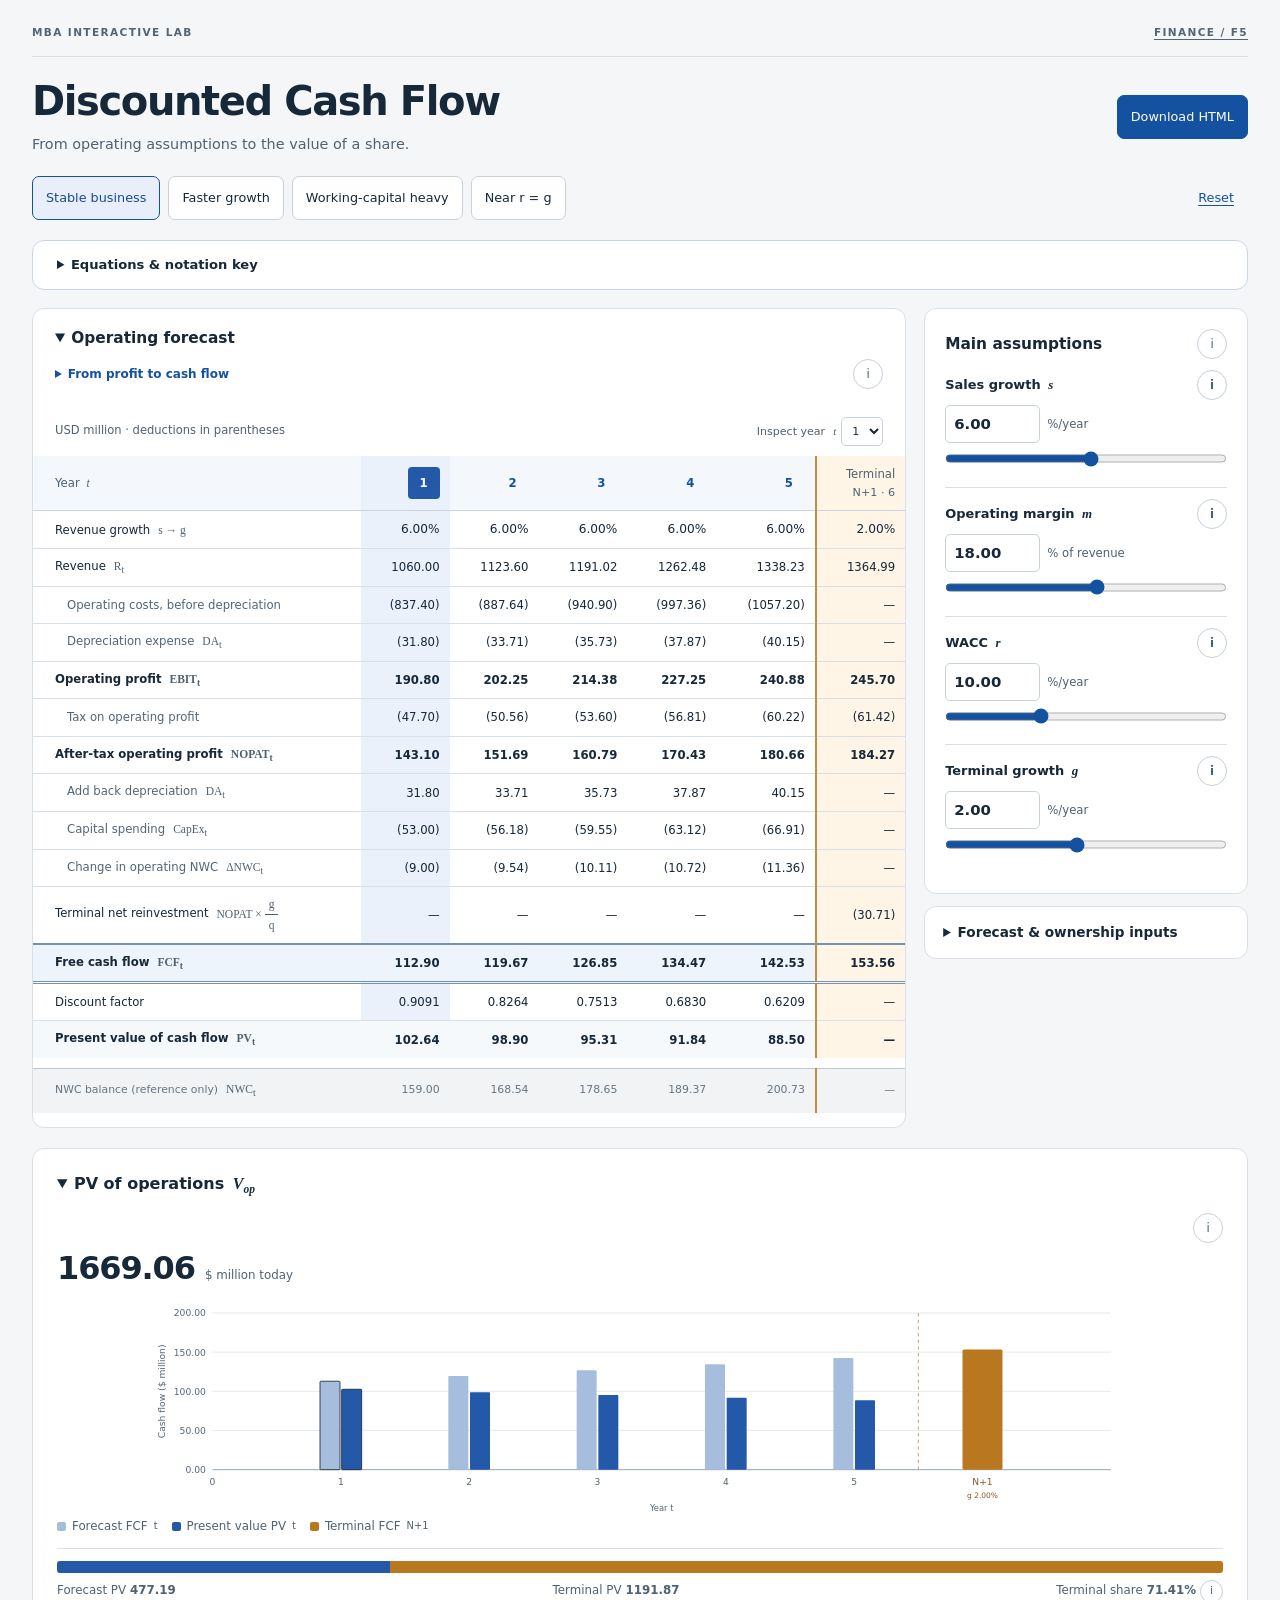
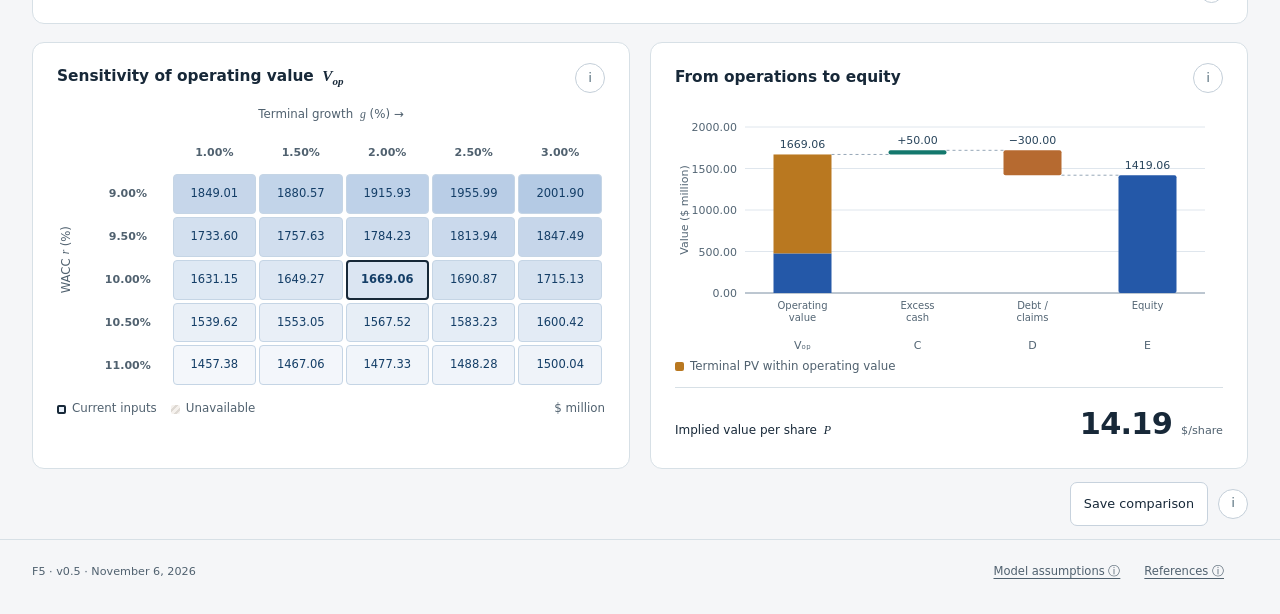
==== commit c1f64b4b: "Link every finance visualization to its catalog" ====
--- a/docs/downloads/dcf.html
+++ b/docs/downloads/dcf.html
@@ -47,6 +47,8 @@
 @media(prefers-reduced-motion:reduce){body .key-row button,body .notation-grid .symbol-link{transition:none!important}}
 
 body .key-row button sub,body .key-row button sup,body .notation-grid .symbol-link sub,body .notation-grid .symbol-link sup{font-size:.7em}
+
+.masthead .subject-home{color:inherit;text-decoration:underline;text-underline-offset:3px}.masthead .subject-home:hover{color:var(--blue)}
 
 .dcf-app{--raw:#a6bddd;--pv:#2458a8;--terminal:#14786d;--warning:#995013;background:#f5f6f8}
 .dcf-app header,.dcf-app main,.dcf-app footer{max-width:1280px;padding:0 32px}.dcf-app [hidden]{display:none!important}.dcf-app button,.dcf-app input,.dcf-app select{font:inherit}.dcf-app button{cursor:pointer}.dcf-app button:disabled{opacity:.5;cursor:default}.dcf-app svg{display:block;width:100%;font-family:inherit;overflow:visible}.dcf-app output,.dcf-app input,.dcf-app strong{font-variant-numeric:tabular-nums}.lab-header{padding-top:24px!important;padding-bottom:20px!important}.masthead{display:flex;justify-content:space-between;border-bottom:1px solid var(--line);padding-bottom:16px;color:#536574;letter-spacing:.13em;font-size:.66rem;font-weight:750}.heading-row{display:flex;justify-content:space-between;align-items:center;gap:16px;padding-top:20px}.dcf-app h1{margin:0;font-size:clamp(1.9rem,3.4vw,2.5rem);line-height:1.2;letter-spacing:-.035em}.heading-row p{font-size:.9rem;margin:8px 0 0}.action,.preset,.reset{min-height:44px;padding:9px 13px;border:1px solid #c7d2dd;border-radius:7px;background:white;color:var(--ink);font-size:.8rem!important;font-weight:650}.primary{background:var(--blue);color:white;border-color:var(--blue)}.action:hover,.preset:hover{background:#edf2f9}.primary:hover{background:#103e7a}.preset-row{display:flex;align-items:center;gap:8px;margin-bottom:20px}.preset-row>div{display:flex;gap:8px;flex-wrap:wrap}.preset.active{background:#e8effa;border-color:var(--blue);color:#174c8b}.reset{margin-left:auto;background:transparent;border-color:transparent;color:var(--blue);text-decoration:underline;text-underline-offset:3px}.panel{background:white;border:1px solid var(--line);border-radius:12px;padding:20px 24px;min-width:0}.section-top{display:flex;justify-content:space-between;align-items:center;gap:8px}.section-top h2{margin:0;font-size:.96rem}.info{width:30px;min-width:30px;height:30px;display:inline-flex;align-items:center;justify-content:center;padding:0;border:1px solid #c4cfd9;border-radius:50%;background:white;color:#456070;font-size:.73rem!important;font-weight:750}.info:hover{background:#e8eff8;border-color:var(--blue)}.symbol,.formula{font-family:Georgia,"Times New Roman",serif}.symbol{font-style:italic;margin-left:3px}.symbol sub,.formula sub{font-size:.72em}.units{font-size:.72rem;color:var(--muted)}
@@ -109,7 +111,7 @@
 </head>
 <body class="dcf-app">
   <a class="skip" href="#main">Skip to valuation</a>
-  <header class="lab-header"><div class="masthead"><span>MBA INTERACTIVE LAB</span><span>FINANCE / F5</span></div><div class="heading-row"><div><h1>Discounted Cash Flow</h1><p>From operating assumptions to the value of a share.</p></div><button class="action primary" id="download">Download HTML</button></div></header>
+  <header class="lab-header"><div class="masthead"><span>MBA INTERACTIVE LAB</span><a class="subject-home" href="https://bpdiehl.github.io/finance_visualizations/" aria-label="Finance home">FINANCE / F5</a></div><div class="heading-row"><div><h1>Discounted Cash Flow</h1><p>From operating assumptions to the value of a share.</p></div><button class="action primary" id="download">Download HTML</button></div></header>
   <main id="main">
     <nav class="preset-row" aria-label="Illustrative scenarios"><div id="presets"></div><button class="reset" id="reset">Reset</button></nav>
     <p class="input-error" id="input-error" role="alert" hidden></p>
